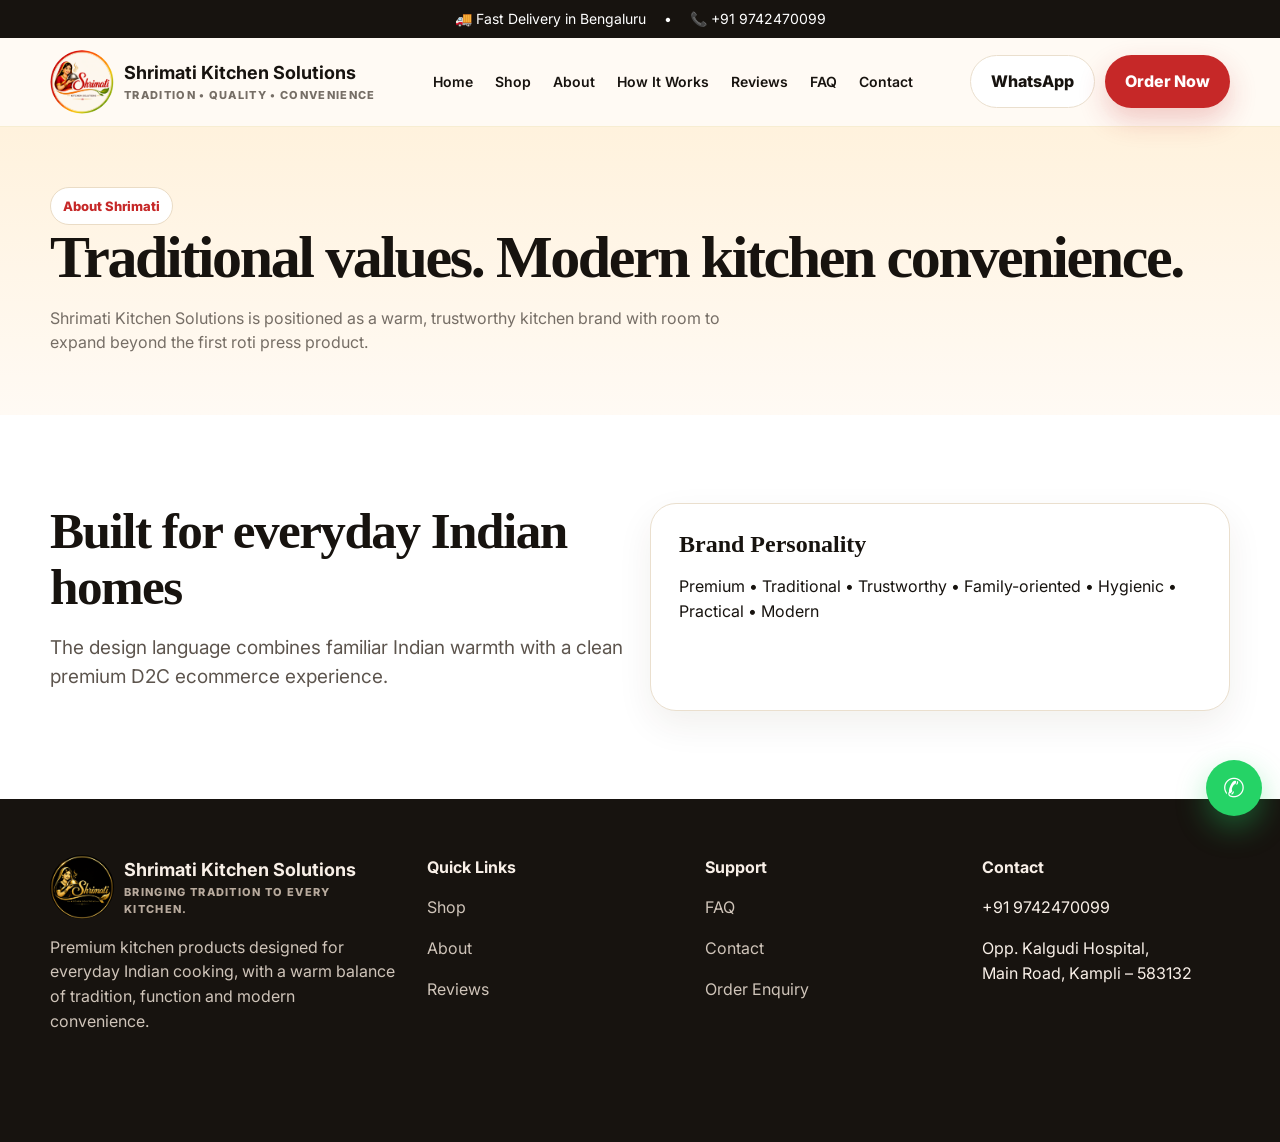
==== about.html @ 9145f586 "Add files via upload" ====
<!doctype html><html lang='en'><head><title>About | Shrimati Kitchen Solutions</title>
<meta charset="utf-8">
<meta name="viewport" content="width=device-width,initial-scale=1">
<link rel="preconnect" href="https://fonts.googleapis.com">
<link rel="preconnect" href="https://fonts.gstatic.com" crossorigin>
<link href="https://fonts.googleapis.com/css2?family=Inter:wght@400;500;600;700;800;900&display=swap" rel="stylesheet">
<link rel="stylesheet" href="styles.css">
</head><body>
<div class="topbar"><div class="container">🚚 Fast Delivery in Bengaluru <span>•</span> 📞 +91 9742470099</div></div>
<nav class="nav">
  <div class="container nav-inner">
    <a class="brand" href="index.html">
      <img src="assets/shrimati-logo.png" alt="Shrimati Kitchen Solutions logo">
      <div class="brand-text"><strong>Shrimati Kitchen Solutions</strong><span>Tradition • Quality • Convenience</span></div>
    </a>
    <button class="menu-btn" aria-label="Open menu">☰</button>
    <div class="nav-links">
      <a href="index.html">Home</a>
      <a href="shop.html">Shop</a>
      <a href="about.html">About</a>
      <a href="how-it-works.html">How It Works</a>
      <a href="reviews.html">Reviews</a>
      <a href="faq.html">FAQ</a>
      <a href="contact.html">Contact</a>
    </div>
    <div class="nav-actions">
      <a class="btn btn-outline" href="#" data-wa>WhatsApp</a>
      <a class="btn btn-primary" href="roti-press-offer.html">Order Now</a>
    </div>
  </div>
</nav>

<section class="page-hero"><div class="container"><span class="eyebrow">About Shrimati</span><h1 style="font-size:60px">Traditional values. Modern kitchen convenience.</h1><p>Shrimati Kitchen Solutions is positioned as a warm, trustworthy kitchen brand with room to expand beyond the first roti press product.</p></div></section>
<section class="section alt"><div class="container mini-grid">
<div><h2>Built for everyday Indian homes</h2><p class="lead">The design language combines familiar Indian warmth with a clean premium D2C ecommerce experience.</p></div>
<div class="order-card"><h3>Brand Personality</h3><p>Premium • Traditional • Trustworthy • Family-oriented • Hygienic • Practical • Modern</p></div>
</div></section>

<footer class="footer">
  <div class="container footer-grid">
    <div>
      <div class="brand">
        <img src="assets/gold-logo.png" alt="Shrimati gold logo">
        <div class="brand-text"><strong>Shrimati Kitchen Solutions</strong><span style="color:#b8aa9d">Bringing Tradition to Every Kitchen.</span></div>
      </div>
      <p style="color:#cfc4b9;max-width:400px">Premium kitchen products designed for everyday Indian cooking, with a warm balance of tradition, function and modern convenience.</p>
    </div>
    <div><h4>Quick Links</h4><p><a href="shop.html">Shop</a></p><p><a href="about.html">About</a></p><p><a href="reviews.html">Reviews</a></p></div>
    <div><h4>Support</h4><p><a href="faq.html">FAQ</a></p><p><a href="contact.html">Contact</a></p><p><a href="roti-press-offer.html">Order Enquiry</a></p></div>
    <div><h4>Contact</h4><p>+91 9742470099</p><p>Opp. Kalgudi Hospital,<br>Main Road, Kampli – 583132</p></div>
  </div>
</footer>
<a class="floating-wa" href="#" data-wa aria-label="WhatsApp">✆</a>
<div class="mobile-bar"><a class="btn btn-primary" href="roti-press-offer.html">ORDER NOW</a><a class="btn btn-gold" href="#" data-wa>WHATSAPP</a></div>
<script src="script.js"></script>
</body></html>
---- styles.css ----
:root{
  --red:#C62828;
  --red-dark:#9f1f1f;
  --gold:#D4AF37;
  --gold-rich:#F8D568;
  --green:#2E7D32;
  --cream:#FFF8EC;
  --ink:#17130f;
  --muted:#766e66;
  --white:#fff;
  --line:#eadfce;
  --shadow:0 18px 48px rgba(62,34,10,.12);
  --radius:26px;
}
*{box-sizing:border-box}
html{scroll-behavior:smooth}
body{margin:0;font-family:Inter,system-ui,-apple-system,BlinkMacSystemFont,"Segoe UI",sans-serif;color:var(--ink);background:#fffaf4;line-height:1.55}
img{max-width:100%;display:block}
a{text-decoration:none;color:inherit}
button,input,textarea,select{font:inherit}
.container{width:min(1180px,calc(100% - 32px));margin:auto}
.topbar{background:#17130f;color:white;font-size:14px}
.topbar .container{display:flex;align-items:center;justify-content:center;gap:18px;padding:8px 0}
.nav{position:sticky;top:0;z-index:50;background:rgba(255,250,244,.94);backdrop-filter:blur(14px);border-bottom:1px solid rgba(212,175,55,.18)}
.nav-inner{display:flex;align-items:center;justify-content:space-between;gap:24px;padding:12px 0}
.brand{display:flex;align-items:center;gap:10px;font-weight:800}
.brand img{width:64px;height:64px;border-radius:50%;object-fit:cover}
.brand-text strong{display:block;font-size:18px}
.brand-text span{display:block;font-size:11px;color:var(--muted);letter-spacing:.12em;text-transform:uppercase}
.nav-links{display:flex;gap:22px;align-items:center;font-weight:600;font-size:14px}
.nav-actions{display:flex;gap:10px}
.btn{display:inline-flex;align-items:center;justify-content:center;gap:8px;border:0;border-radius:999px;padding:13px 20px;font-weight:800;cursor:pointer;transition:.22s ease}
.btn:hover{transform:translateY(-2px)}
.btn-primary{background:var(--red);color:white;box-shadow:0 12px 28px rgba(198,40,40,.24)}
.btn-gold{background:linear-gradient(135deg,var(--gold-rich),var(--gold));color:#2a1a00}
.btn-outline{border:1px solid var(--line);background:white;color:var(--ink)}
.hero{padding:70px 0 46px;background:
radial-gradient(circle at 85% 15%,rgba(212,175,55,.22),transparent 32%),
linear-gradient(180deg,#fff9ef 0%,#fffaf4 100%)}
.hero-grid{display:grid;grid-template-columns:1.08fr .92fr;gap:50px;align-items:center}
.eyebrow{display:inline-flex;align-items:center;gap:8px;padding:8px 12px;border-radius:999px;background:#fff;border:1px solid #eadcc6;color:var(--red);font-weight:800;font-size:13px}
h1,h2,h3{font-family:Georgia,"Times New Roman",serif;line-height:1.08;margin:0 0 16px}
h1{font-size:clamp(46px,6vw,82px);letter-spacing:-.04em}
h2{font-size:clamp(34px,4vw,56px);letter-spacing:-.03em}
h3{font-size:24px}
.lead{font-size:19px;color:#5d554e;max-width:670px}
.hero-cta{display:flex;gap:12px;flex-wrap:wrap;margin:28px 0 24px}
.trust-row{display:flex;flex-wrap:wrap;gap:12px}
.trust-chip{background:#fff;border:1px solid #eee1cc;border-radius:999px;padding:9px 13px;font-size:13px;font-weight:700}
.hero-card{background:white;border:1px solid #eadfce;border-radius:36px;padding:18px;box-shadow:var(--shadow);position:relative;overflow:hidden}
.hero-card:after{content:"";position:absolute;inset:auto -70px -70px auto;width:220px;height:220px;border-radius:50%;background:rgba(212,175,55,.16)}
.hero-card img{width:100%;border-radius:24px;aspect-ratio:4/5;object-fit:cover}
.badge-pop{position:absolute;left:34px;top:34px;background:var(--red);color:white;padding:10px 14px;border-radius:999px;font-weight:900;font-size:13px}
.section{padding:88px 0}
.section.alt{background:#fff}
.section-head{text-align:center;max-width:760px;margin:0 auto 42px}
.section-head p{color:var(--muted);font-size:17px}
.grid-3{display:grid;grid-template-columns:repeat(3,1fr);gap:20px}
.product-card,.feature-card,.review-card,.faq-card,.order-card{background:white;border:1px solid var(--line);border-radius:var(--radius);box-shadow:0 14px 36px rgba(59,38,17,.07)}
.product-card{overflow:hidden;position:relative}
.product-image{height:280px;background:linear-gradient(160deg,#fff4e2,#f3dfba);display:grid;place-items:center;padding:18px}
.product-image img{height:100%;width:100%;object-fit:cover;border-radius:18px}
.product-body{padding:22px}
.product-meta{display:flex;justify-content:space-between;align-items:center;gap:10px}
.price{font-weight:900;font-size:24px;color:var(--red)}
.tag{font-size:12px;font-weight:900;padding:7px 10px;border-radius:999px;background:#f9efce;color:#664a08}
.features{display:grid;grid-template-columns:repeat(4,1fr);gap:16px}
.feature-card{padding:24px;text-align:center}
.feature-icon{width:52px;height:52px;border-radius:16px;background:#fff1d8;display:grid;place-items:center;margin:0 auto 14px;font-size:24px}
.food-grid{display:grid;grid-template-columns:repeat(3,1fr);gap:18px}
.food-card{min-height:240px;border-radius:26px;position:relative;overflow:hidden;background:linear-gradient(145deg,#6b2b1d,#2b1a14);color:white;padding:24px;display:flex;flex-direction:column;justify-content:end}
.food-card:before{content:"";position:absolute;inset:0;background:radial-gradient(circle at top right,rgba(248,213,104,.26),transparent 40%)}
.food-card *{position:relative}
.steps{display:grid;grid-template-columns:repeat(4,1fr);gap:16px}
.step{background:#fff;border:1px solid var(--line);border-radius:24px;padding:24px}
.step-num{width:44px;height:44px;border-radius:50%;background:var(--red);color:white;display:grid;place-items:center;font-weight:900;margin-bottom:18px}
.offer{background:linear-gradient(135deg,#8f1518,#c62828 55%,#7a1719);color:white;border-radius:34px;padding:44px;display:grid;grid-template-columns:1.1fr .9fr;gap:28px;align-items:center;box-shadow:0 24px 60px rgba(126,24,27,.25)}
.offer h2{color:#fff}
.offer p{color:#ffe9e9}
.offer .btn-gold{justify-self:start}
.reviews{display:grid;grid-template-columns:repeat(3,1fr);gap:18px}
.review-card{padding:24px}
.stars{color:#d29b00;letter-spacing:2px}
.faq{max-width:880px;margin:auto;display:grid;gap:12px}
.faq-item{border:1px solid var(--line);border-radius:18px;background:white;overflow:hidden}
.faq-q{width:100%;padding:20px 22px;background:white;border:0;display:flex;justify-content:space-between;font-weight:800;cursor:pointer;text-align:left}
.faq-a{display:none;padding:0 22px 20px;color:var(--muted)}
.faq-item.open .faq-a{display:block}
.order-wrap{display:grid;grid-template-columns:.9fr 1.1fr;gap:28px}
.order-card{padding:28px}
.form-grid{display:grid;grid-template-columns:1fr 1fr;gap:14px}
.field{display:grid;gap:7px}
.field.full{grid-column:1/-1}
label{font-weight:800;font-size:13px}
input,select,textarea{width:100%;padding:14px 15px;border:1px solid #ddcfbc;border-radius:14px;background:#fffdf9;outline:none}
input:focus,select:focus,textarea:focus{border-color:var(--gold)}
.footer{background:#17130f;color:#f8efe7;padding:56px 0 92px}
.footer-grid{display:grid;grid-template-columns:1.4fr repeat(3,1fr);gap:30px}
.footer a{color:#cfc4b9}
.footer h4{margin:0 0 14px}
.floating-wa{position:fixed;right:18px;bottom:84px;width:56px;height:56px;border-radius:50%;background:#25D366;color:white;display:grid;place-items:center;font-size:26px;z-index:60;box-shadow:0 12px 30px rgba(37,211,102,.36)}
.mobile-bar{display:none;position:fixed;bottom:0;left:0;right:0;background:white;border-top:1px solid var(--line);z-index:55;padding:10px;gap:8px}
.mobile-bar .btn{flex:1;padding:12px}
.menu-btn{display:none;border:0;background:white;font-size:24px}
.page-hero{padding:60px 0 44px;background:linear-gradient(180deg,#fff2dd,#fffaf4)}
.page-hero p{max-width:720px;color:var(--muted)}
.mini-grid{display:grid;grid-template-columns:1fr 1fr;gap:20px}
.gallery-grid{columns:3 260px;column-gap:16px}
.gallery-grid img{margin:0 0 16px;border-radius:20px;width:100%}
.notice{padding:12px 14px;border-radius:14px;background:#fff0cf;border:1px solid #edd79a;font-size:13px}
@media(max-width:980px){
  .hero-grid,.offer,.order-wrap,.mini-grid{grid-template-columns:1fr}
  .grid-3,.reviews{grid-template-columns:1fr 1fr}
  .features,.steps{grid-template-columns:1fr 1fr}
  .nav-links{display:none;position:absolute;top:78px;left:16px;right:16px;background:white;border:1px solid var(--line);border-radius:22px;padding:18px;box-shadow:var(--shadow);flex-direction:column;align-items:flex-start}
  .nav-links.show{display:flex}
  .menu-btn{display:block}
}
@media(max-width:640px){
  .container{width:min(100% - 22px,1180px)}
  .topbar{font-size:12px}
  .brand img{width:52px;height:52px}
  .brand-text span{display:none}
  .nav-actions .btn{display:none}
  .hero{padding-top:42px}
  h1{font-size:46px}
  .hero-grid{gap:26px}
  .hero-card{border-radius:24px}
  .grid-3,.reviews,.features,.steps,.food-grid,.form-grid{grid-template-columns:1fr}
  .section{padding:64px 0}
  .offer{padding:28px}
  .footer-grid{grid-template-columns:1fr 1fr}
  .mobile-bar{display:flex}
  body{padding-bottom:72px}
  .floating-wa{bottom:88px}
}

/* ---------- Motion System ---------- */
@keyframes fadeUp {
  from { opacity: 0; transform: translateY(24px); }
  to { opacity: 1; transform: translateY(0); }
}
@keyframes fadeIn {
  from { opacity: 0; }
  to { opacity: 1; }
}
@keyframes floatSoft {
  0%,100% { transform: translateY(0); }
  50% { transform: translateY(-8px); }
}
@keyframes pulseSoft {
  0%,100% { box-shadow: 0 0 0 0 rgba(198,40,40,.18); }
  50% { box-shadow: 0 0 0 10px rgba(198,40,40,0); }
}
.reveal {
  opacity: 0;
  transform: translateY(22px);
  transition: opacity .7s ease, transform .7s ease;
}
.reveal.is-visible {
  opacity: 1;
  transform: translateY(0);
}
.hero .eyebrow,
.hero h1,
.hero .lead,
.hero .hero-cta,
.hero .trust-row {
  animation: fadeUp .7s ease both;
}
.hero h1 { animation-delay: .08s; }
.hero .lead { animation-delay: .16s; }
.hero .hero-cta { animation-delay: .24s; }
.hero .trust-row { animation-delay: .32s; }
.hero-card { animation: fadeIn .9s ease .18s both; }
.hero-card img { animation: floatSoft 5.8s ease-in-out infinite; }
.btn-primary { animation: pulseSoft 3.4s ease-in-out infinite; }
.product-card,
.feature-card,
.review-card,
.step,
.food-card {
  transition: transform .25s ease, box-shadow .25s ease, border-color .25s ease;
}
.product-card:hover,
.feature-card:hover,
.review-card:hover,
.step:hover,
.food-card:hover {
  transform: translateY(-6px);
  box-shadow: 0 18px 44px rgba(59,38,17,.12);
}
.product-card:hover .product-image img { transform: scale(1.035); }
.product-image img { transition: transform .35s ease; }
.floating-wa { animation: floatSoft 3.2s ease-in-out infinite; }
.nav { transition: box-shadow .25s ease, background .25s ease; }
.nav.scrolled { box-shadow: 0 10px 30px rgba(23,19,15,.08); }

@media (prefers-reduced-motion: reduce) {
  *,
  *::before,
  *::after {
    animation-duration: .01ms !important;
    animation-iteration-count: 1 !important;
    transition-duration: .01ms !important;
    scroll-behavior: auto !important;
  }
}
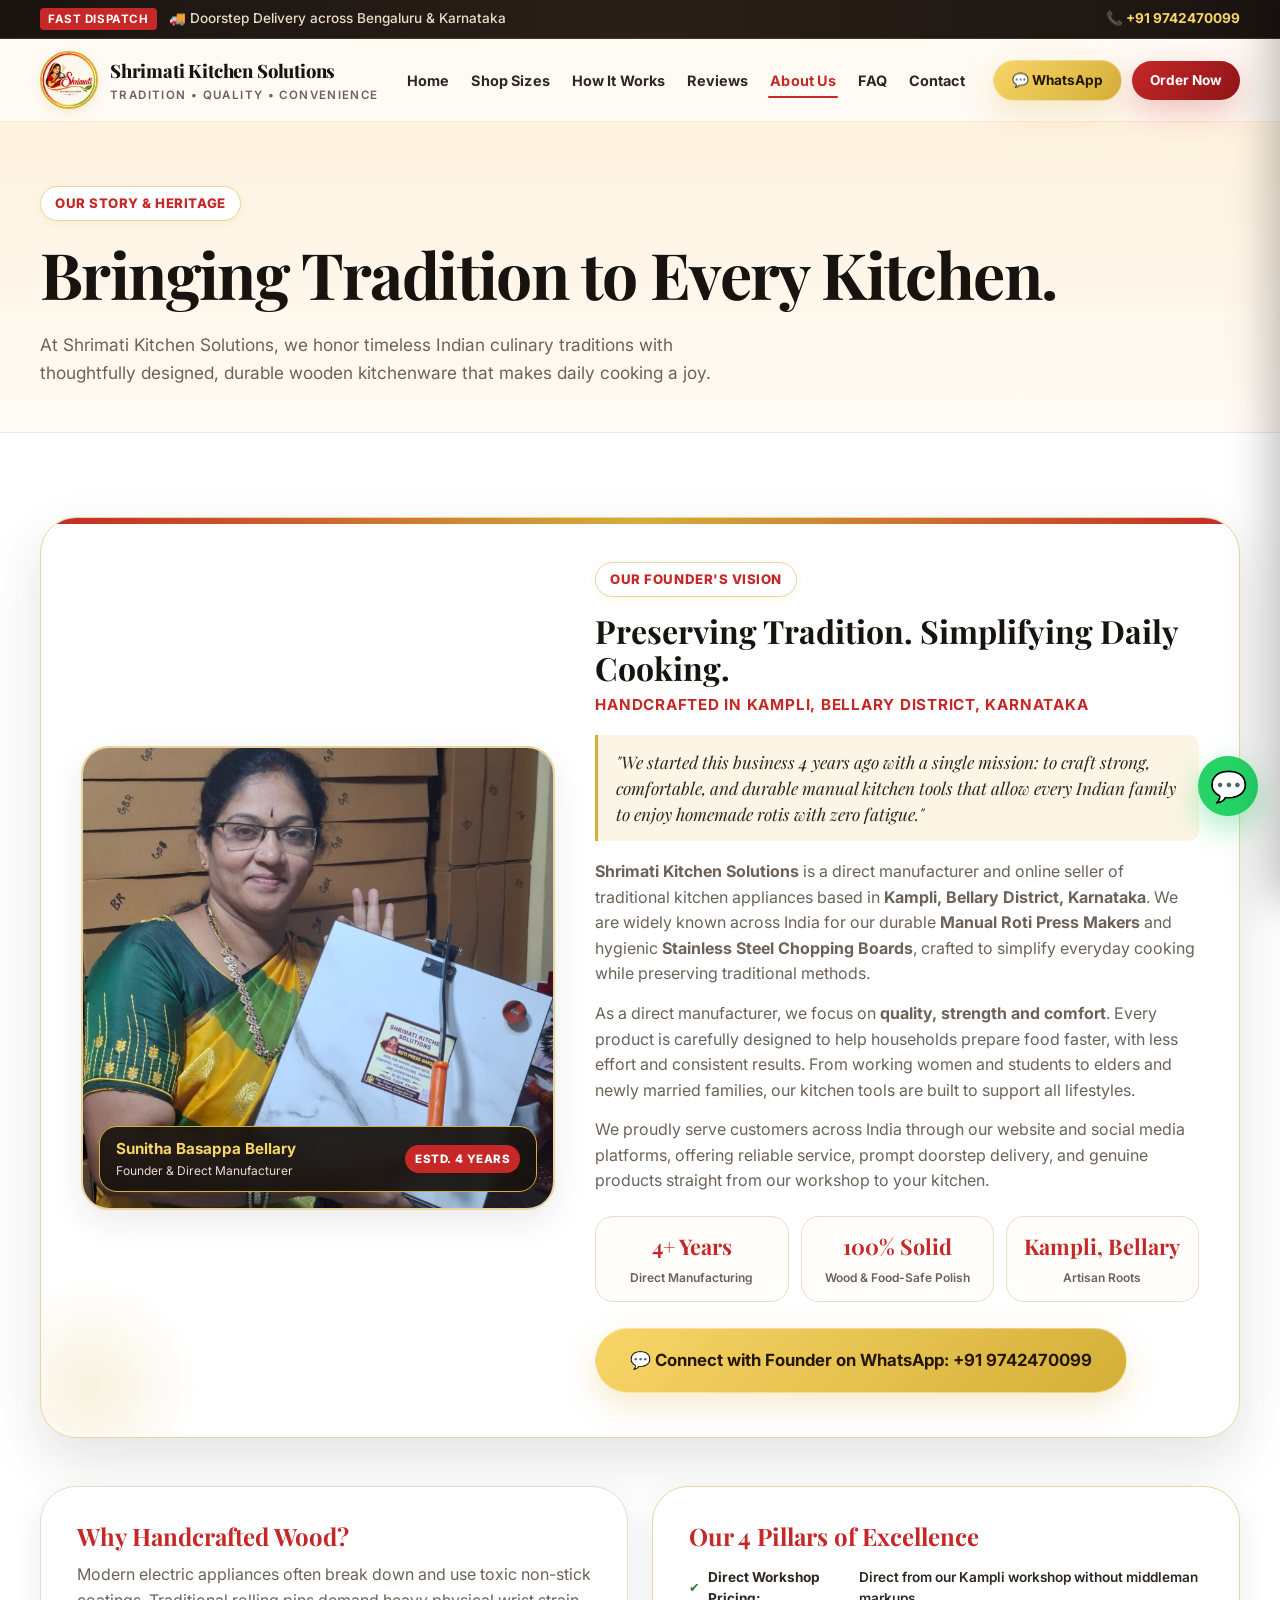
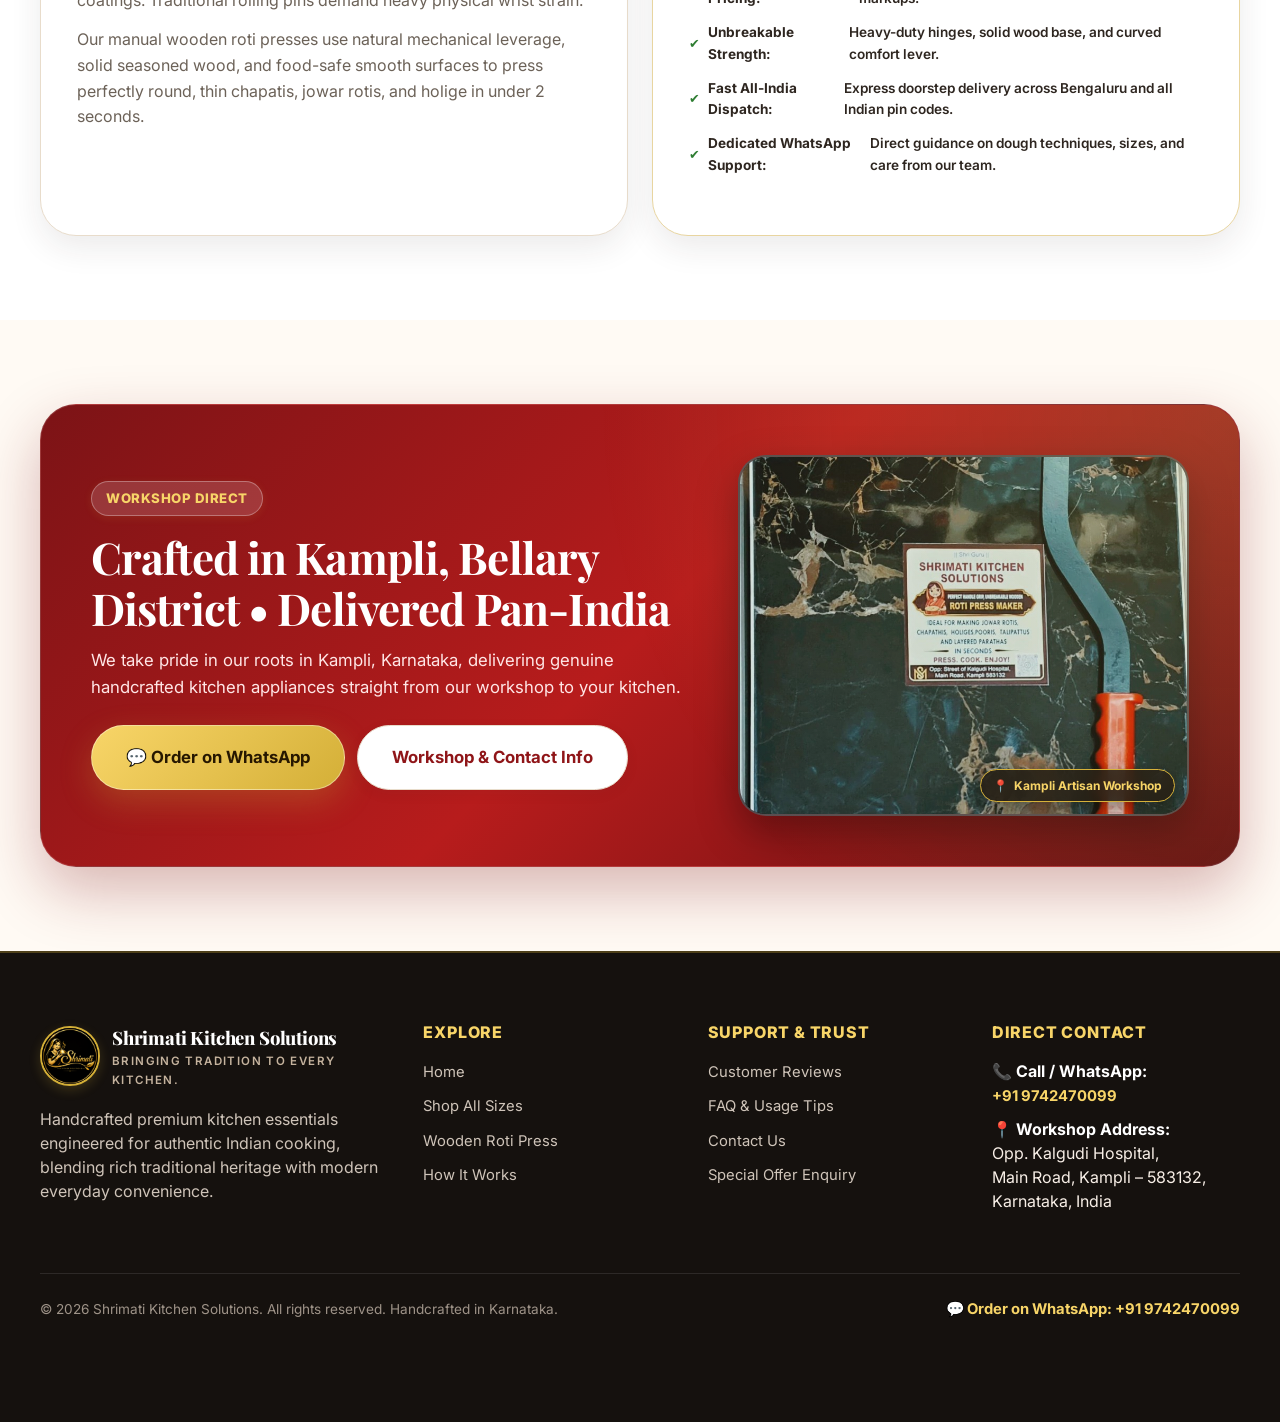
==== commit 37c982b9: "Add files via upload" ====
--- a/about.html
+++ b/about.html
@@ -1,56 +1,276 @@
-<!doctype html><html lang='en'><head><title>About | Shrimati Kitchen Solutions</title>
-<meta charset="utf-8">
-<meta name="viewport" content="width=device-width,initial-scale=1">
-<link rel="preconnect" href="https://fonts.googleapis.com">
-<link rel="preconnect" href="https://fonts.gstatic.com" crossorigin>
-<link href="https://fonts.googleapis.com/css2?family=Inter:wght@400;500;600;700;800;900&display=swap" rel="stylesheet">
-<link rel="stylesheet" href="styles.css">
-</head><body>
-<div class="topbar"><div class="container">🚚 Fast Delivery in Bengaluru <span>•</span> 📞 +91 9742470099</div></div>
-<nav class="nav">
-  <div class="container nav-inner">
-    <a class="brand" href="index.html">
-      <img src="assets/shrimati-logo.png" alt="Shrimati Kitchen Solutions logo">
-      <div class="brand-text"><strong>Shrimati Kitchen Solutions</strong><span>Tradition • Quality • Convenience</span></div>
+<!DOCTYPE html>
+<html lang="en">
+<head>
+  <meta charset="utf-8">
+  <meta name="viewport" content="width=device-width, initial-scale=1">
+  <title>About Us | Shrimati Kitchen Solutions Karnataka</title>
+  <meta name="description" content="Learn about Shrimati Kitchen Solutions. Handcrafted solid wooden kitchen essentials bringing traditional Indian cooking wisdom to modern homes. Contact: +91 9742470099.">
+  <meta name="keywords" content="About Shrimati Kitchen Solutions, Wooden Roti Press Makers Karnataka, Traditional Kitchenware Bengaluru">
+  <link rel="canonical" href="https://shrimati-kitchen.vercel.app/about.html">
+
+  <!-- Open Graph -->
+  <meta property="og:type" content="website">
+  <meta property="og:title" content="About Shrimati Kitchen Solutions | Bringing Tradition to Every Kitchen">
+  <meta property="og:description" content="Handcrafted solid wood kitchen essentials engineered for authentic Indian cooking. Bengaluru doorstep delivery.">
+  <meta property="og:image" content="assets/roti-press-hero.png">
+  <meta property="og:url" content="https://shrimati-kitchen.vercel.app/about.html">
+
+  <!-- Fonts & Styles -->
+  <link rel="preconnect" href="https://fonts.googleapis.com">
+  <link rel="preconnect" href="https://fonts.gstatic.com" crossorigin>
+  <link href="https://fonts.googleapis.com/css2?family=Inter:wght@400;500;600;700;800;900&family=Playfair+Display:ital,wght@0,600;0,700;0,800;1,600&display=swap" rel="stylesheet">
+  <link rel="stylesheet" href="styles.css">
+</head>
+<body>
+
+  <!-- Top Announcement Bar -->
+  <div class="topbar">
+    <div class="container">
+      <div class="topbar-msg">
+        <span class="topbar-badge">FAST DISPATCH</span>
+        <span>🚚 Doorstep Delivery across Bengaluru & Karnataka</span>
+      </div>
+      <a href="tel:+919742470099" class="topbar-phone">📞 +91 9742470099</a>
+    </div>
+  </div>
+
+  <!-- Navigation Header -->
+  <nav class="nav">
+    <div class="container nav-inner">
+      <a class="brand" href="index.html">
+        <img src="assets/shrimati-logo.png" alt="Shrimati Kitchen Solutions Logo" width="58" height="58">
+        <div class="brand-text">
+          <strong>Shrimati Kitchen Solutions</strong>
+          <span>Tradition • Quality • Convenience</span>
+        </div>
+      </a>
+
+      <div class="nav-links">
+        <a href="index.html" class="nav-link">Home</a>
+        <a href="shop.html" class="nav-link">Shop Sizes</a>
+        <a href="how-it-works.html" class="nav-link">How It Works</a>
+        <a href="reviews.html" class="nav-link">Reviews</a>
+        <a href="about.html" class="nav-link active">About Us</a>
+        <a href="faq.html" class="nav-link">FAQ</a>
+        <a href="contact.html" class="nav-link">Contact</a>
+      </div>
+
+      <div class="nav-actions">
+        <a class="btn btn-gold btn-sm" href="#" data-wa data-wa-source="about_nav_wa">💬 WhatsApp</a>
+        <a class="btn btn-primary btn-sm" href="roti-press-offer.html">Order Now</a>
+      </div>
+
+      <button class="menu-btn" aria-label="Open navigation menu">☰</button>
+    </div>
+  </nav>
+
+  <!-- Mobile Drawer Menu -->
+  <div class="mobile-nav-overlay"></div>
+  <aside class="mobile-nav-drawer" aria-label="Mobile Navigation">
+    <div class="mobile-nav-header">
+      <div class="brand">
+        <img src="assets/shrimati-logo.png" alt="Shrimati Logo" width="46" height="46">
+        <div class="brand-text">
+          <strong style="font-size:1rem">Shrimati</strong>
+          <span style="font-size:0.65rem">Kitchen Solutions</span>
+        </div>
+      </div>
+      <button class="mobile-nav-close" aria-label="Close menu">&times;</button>
+    </div>
+    <div class="mobile-nav-links">
+      <a href="index.html" class="mobile-nav-link">Home <span>→</span></a>
+      <a href="shop.html" class="mobile-nav-link">Shop Sizes <span>→</span></a>
+      <a href="product.html" class="mobile-nav-link">Product Details <span>→</span></a>
+      <a href="how-it-works.html" class="mobile-nav-link">How It Works <span>→</span></a>
+      <a href="reviews.html" class="mobile-nav-link">Customer Reviews <span>→</span></a>
+      <a href="faq.html" class="mobile-nav-link">FAQ <span>→</span></a>
+      <a href="about.html" class="mobile-nav-link active">About Shrimati <span>→</span></a>
+      <a href="contact.html" class="mobile-nav-link">Contact Us <span>→</span></a>
+    </div>
+    <div class="mobile-nav-actions">
+      <a class="btn btn-gold btn-block" href="#" data-wa data-wa-source="mobile_menu_wa">💬 ORDER ON WHATSAPP</a>
+      <a class="btn btn-primary btn-block" href="roti-press-offer.html">🔥 VIEW SPECIAL OFFER</a>
+    </div>
+  </aside>
+
+  <!-- Page Header -->
+  <section class="page-hero">
+    <div class="container">
+      <span class="eyebrow">Our Story & Heritage</span>
+      <h1>Bringing Tradition to Every Kitchen.</h1>
+      <p class="lead">At Shrimati Kitchen Solutions, we honor timeless Indian culinary traditions with thoughtfully designed, durable wooden kitchenware that makes daily cooking a joy.</p>
+    </div>
+  </section>
+
+  <!-- Founder & Artisan Craftsmanship Section -->
+  <section class="section alt">
+    <div class="container">
+      <div class="founder-card" style="margin-bottom:48px">
+        <div class="founder-img-box">
+          <img src="assets/sunitha-bellary-founder.png" alt="Sunitha Basappa Bellary - Founder of Shrimati Kitchen Solutions" width="520" height="600">
+          <div class="founder-badge-floating">
+            <div>
+              <strong>Sunitha Basappa Bellary</strong>
+              <div style="font-size:0.75rem;color:#EBDCCB">Founder & Direct Manufacturer</div>
+            </div>
+            <span class="tag" style="background:var(--red);color:#FFF;border:none">ESTD. 4 YEARS</span>
+          </div>
+        </div>
+
+        <div class="founder-content">
+          <span class="eyebrow">Our Founder's Vision</span>
+          <h3>Preserving Tradition. Simplifying Daily Cooking.</h3>
+          <span class="founder-subtitle">Handcrafted in Kampli, Bellary District, Karnataka</span>
+
+          <div class="founder-quote">
+            "We started this business 4 years ago with a single mission: to craft strong, comfortable, and durable manual kitchen tools that allow every Indian family to enjoy homemade rotis with zero fatigue."
+          </div>
+
+          <p style="color:var(--muted);margin-bottom:14px">
+            <strong>Shrimati Kitchen Solutions</strong> is a direct manufacturer and online seller of traditional kitchen appliances based in <strong>Kampli, Bellary District, Karnataka</strong>. We are widely known across India for our durable <strong>Manual Roti Press Makers</strong> and hygienic <strong>Stainless Steel Chopping Boards</strong>, crafted to simplify everyday cooking while preserving traditional methods.
+          </p>
+
+          <p style="color:var(--muted);margin-bottom:14px">
+            As a direct manufacturer, we focus on <strong>quality, strength and comfort</strong>. Every product is carefully designed to help households prepare food faster, with less effort and consistent results. From working women and students to elders and newly married families, our kitchen tools are built to support all lifestyles.
+          </p>
+
+          <p style="color:var(--muted);margin-bottom:20px">
+            We proudly serve customers across India through our website and social media platforms, offering reliable service, prompt doorstep delivery, and genuine products straight from our workshop to your kitchen.
+          </p>
+
+          <div class="founder-stats-row">
+            <div class="founder-stat-item">
+              <strong>4+ Years</strong>
+              <span>Direct Manufacturing</span>
+            </div>
+            <div class="founder-stat-item">
+              <strong>100% Solid</strong>
+              <span>Wood & Food-Safe Polish</span>
+            </div>
+            <div class="founder-stat-item">
+              <strong>Kampli, Bellary</strong>
+              <span>Artisan Roots</span>
+            </div>
+          </div>
+
+          <a class="btn btn-gold btn-lg" href="#" data-wa data-wa-source="about_founder_cta">
+            💬 Connect with Founder on WhatsApp: +91 9742470099
+          </a>
+        </div>
+      </div>
+
+      <!-- 4 Pillars of Excellence -->
+      <div class="mini-grid">
+        <div class="order-card">
+          <h3 style="color:var(--red)">Why Handcrafted Wood?</h3>
+          <p class="lead" style="font-size:1rem;margin-bottom:14px">
+            Modern electric appliances often break down and use toxic non-stick coatings. Traditional rolling pins demand heavy physical wrist strain.
+          </p>
+          <p style="color:var(--muted)">
+            Our manual wooden roti presses use natural mechanical leverage, solid seasoned wood, and food-safe smooth surfaces to press perfectly round, thin chapatis, jowar rotis, and holige in under 2 seconds.
+          </p>
+        </div>
+
+        <div class="order-card" style="border-color:var(--gold-border)">
+          <h3 style="color:var(--red)">Our 4 Pillars of Excellence</h3>
+          <ul class="product-features-list" style="margin-top:16px;gap:12px">
+            <li><strong>Direct Workshop Pricing:</strong> Direct from our Kampli workshop without middleman markups.</li>
+            <li><strong>Unbreakable Strength:</strong> Heavy-duty hinges, solid wood base, and curved comfort lever.</li>
+            <li><strong>Fast All-India Dispatch:</strong> Express doorstep delivery across Bengaluru and all Indian pin codes.</li>
+            <li><strong>Dedicated WhatsApp Support:</strong> Direct guidance on dough techniques, sizes, and care from our team.</li>
+          </ul>
+        </div>
+      </div>
+    </div>
+  </section>
+
+  <!-- Workshop & Location Information -->
+  <section class="section">
+    <div class="container">
+      <div class="offer">
+        <div>
+          <span class="eyebrow eyebrow-dark">Workshop Direct</span>
+          <h2>Crafted in Kampli, Bellary District • Delivered Pan-India</h2>
+          <p>We take pride in our roots in Kampli, Karnataka, delivering genuine handcrafted kitchen appliances straight from our workshop to your kitchen.</p>
+          <div style="display:flex;gap:12px;flex-wrap:wrap">
+            <a class="btn btn-gold btn-lg" href="#" data-wa data-wa-source="about_page_wa">💬 Order on WhatsApp</a>
+            <a class="btn btn-outline btn-lg" href="contact.html" style="background:#FFF;color:#8F1518">Workshop & Contact Info</a>
+          </div>
+        </div>
+        <div class="offer-img-wrap">
+          <img src="assets/roti-press-12inch.jpg" alt="Shrimati Kitchen Solutions 12-Inch Wooden Roti Press Maker" loading="lazy">
+          <div class="offer-img-seal">
+            <span>📍</span> Kampli Artisan Workshop
+          </div>
+        </div>
+      </div>
+    </div>
+  </section>
+
+  <!-- Footer -->
+  <footer class="footer">
+    <div class="container footer-grid">
+      <div>
+        <a class="brand" href="index.html" style="margin-bottom:18px">
+          <img src="assets/gold-logo.png" alt="Shrimati Gold Logo" width="60" height="60">
+          <div class="brand-text">
+            <strong>Shrimati Kitchen Solutions</strong>
+            <span style="color:#C5B39E">Bringing Tradition to Every Kitchen.</span>
+          </div>
+        </a>
+        <p style="color:#CFC4B9;max-width:380px">Handcrafted premium kitchen essentials engineered for authentic Indian cooking, blending rich traditional heritage with modern everyday convenience.</p>
+      </div>
+
+      <div>
+        <h4>Explore</h4>
+        <p><a href="index.html">Home</a></p>
+        <p><a href="shop.html">Shop All Sizes</a></p>
+        <p><a href="product.html">Wooden Roti Press</a></p>
+        <p><a href="how-it-works.html">How It Works</a></p>
+      </div>
+
+      <div>
+        <h4>Support & Trust</h4>
+        <p><a href="reviews.html">Customer Reviews</a></p>
+        <p><a href="faq.html">FAQ & Usage Tips</a></p>
+        <p><a href="contact.html">Contact Us</a></p>
+        <p><a href="roti-press-offer.html">Special Offer Enquiry</a></p>
+      </div>
+
+      <div>
+        <h4>Direct Contact</h4>
+        <p><strong style="color:#FFF">📞 Call / WhatsApp:</strong><br><a href="tel:+919742470099" style="color:var(--gold-rich);font-weight:700">+91 9742470099</a></p>
+        <p><strong style="color:#FFF">📍 Workshop Address:</strong><br>Opp. Kalgudi Hospital,<br>Main Road, Kampli – 583132,<br>Karnataka, India</p>
+      </div>
+    </div>
+
+    <div class="container footer-bottom">
+      <div>&copy; 2026 Shrimati Kitchen Solutions. All rights reserved. Handcrafted in Karnataka.</div>
+      <div>
+        <a href="#" data-wa data-wa-source="footer_wa" style="color:var(--gold-rich);font-weight:700">💬 Order on WhatsApp: +91 9742470099</a>
+      </div>
+    </div>
+  </footer>
+
+  <!-- Floating WhatsApp Action Button -->
+  <a class="floating-wa" href="#" data-wa data-wa-source="floating_button" aria-label="Order on WhatsApp">
+    <span>💬</span>
+    <span class="floating-wa-tooltip">Order / Enquire on WhatsApp</span>
+  </a>
+
+  <!-- Mobile Sticky Bottom Bar (Call, WhatsApp, Instagram) -->
+  <div class="mobile-bar">
+    <a class="mobile-bar-btn call" href="tel:+919742470099" aria-label="Call Shrimati Kitchen Solutions">
+      <span>📞</span> Call
     </a>
-    <button class="menu-btn" aria-label="Open menu">☰</button>
-    <div class="nav-links">
-      <a href="index.html">Home</a>
-      <a href="shop.html">Shop</a>
-      <a href="about.html">About</a>
-      <a href="how-it-works.html">How It Works</a>
-      <a href="reviews.html">Reviews</a>
-      <a href="faq.html">FAQ</a>
-      <a href="contact.html">Contact</a>
-    </div>
-    <div class="nav-actions">
-      <a class="btn btn-outline" href="#" data-wa>WhatsApp</a>
-      <a class="btn btn-primary" href="roti-press-offer.html">Order Now</a>
-    </div>
+    <a class="mobile-bar-btn whatsapp" href="#" data-wa data-wa-source="mobile_sticky_wa" aria-label="Order on WhatsApp">
+      <span>💬</span> WhatsApp
+    </a>
+    <a class="mobile-bar-btn instagram" href="https://www.instagram.com/shrimatikitchensolutions/" target="_blank" rel="noopener noreferrer" aria-label="Follow Shrimati on Instagram">
+      <span>📸</span> Insta
+    </a>
   </div>
-</nav>
-
-<section class="page-hero"><div class="container"><span class="eyebrow">About Shrimati</span><h1 style="font-size:60px">Traditional values. Modern kitchen convenience.</h1><p>Shrimati Kitchen Solutions is positioned as a warm, trustworthy kitchen brand with room to expand beyond the first roti press product.</p></div></section>
-<section class="section alt"><div class="container mini-grid">
-<div><h2>Built for everyday Indian homes</h2><p class="lead">The design language combines familiar Indian warmth with a clean premium D2C ecommerce experience.</p></div>
-<div class="order-card"><h3>Brand Personality</h3><p>Premium • Traditional • Trustworthy • Family-oriented • Hygienic • Practical • Modern</p></div>
-</div></section>
-
-<footer class="footer">
-  <div class="container footer-grid">
-    <div>
-      <div class="brand">
-        <img src="assets/gold-logo.png" alt="Shrimati gold logo">
-        <div class="brand-text"><strong>Shrimati Kitchen Solutions</strong><span style="color:#b8aa9d">Bringing Tradition to Every Kitchen.</span></div>
-      </div>
-      <p style="color:#cfc4b9;max-width:400px">Premium kitchen products designed for everyday Indian cooking, with a warm balance of tradition, function and modern convenience.</p>
-    </div>
-    <div><h4>Quick Links</h4><p><a href="shop.html">Shop</a></p><p><a href="about.html">About</a></p><p><a href="reviews.html">Reviews</a></p></div>
-    <div><h4>Support</h4><p><a href="faq.html">FAQ</a></p><p><a href="contact.html">Contact</a></p><p><a href="roti-press-offer.html">Order Enquiry</a></p></div>
-    <div><h4>Contact</h4><p>+91 9742470099</p><p>Opp. Kalgudi Hospital,<br>Main Road, Kampli – 583132</p></div>
-  </div>
-</footer>
-<a class="floating-wa" href="#" data-wa aria-label="WhatsApp">✆</a>
-<div class="mobile-bar"><a class="btn btn-primary" href="roti-press-offer.html">ORDER NOW</a><a class="btn btn-gold" href="#" data-wa>WHATSAPP</a></div>
-<script src="script.js"></script>
-</body></html>+
+  <script src="script.js"></script>
+</body>
+</html>
--- a/styles.css
+++ b/styles.css
@@ -1,209 +1,2219 @@
-
-:root{
-  --red:#C62828;
-  --red-dark:#9f1f1f;
-  --gold:#D4AF37;
-  --gold-rich:#F8D568;
-  --green:#2E7D32;
-  --cream:#FFF8EC;
-  --ink:#17130f;
-  --muted:#766e66;
-  --white:#fff;
-  --line:#eadfce;
-  --shadow:0 18px 48px rgba(62,34,10,.12);
-  --radius:26px;
-}
-*{box-sizing:border-box}
-html{scroll-behavior:smooth}
-body{margin:0;font-family:Inter,system-ui,-apple-system,BlinkMacSystemFont,"Segoe UI",sans-serif;color:var(--ink);background:#fffaf4;line-height:1.55}
-img{max-width:100%;display:block}
-a{text-decoration:none;color:inherit}
-button,input,textarea,select{font:inherit}
-.container{width:min(1180px,calc(100% - 32px));margin:auto}
-.topbar{background:#17130f;color:white;font-size:14px}
-.topbar .container{display:flex;align-items:center;justify-content:center;gap:18px;padding:8px 0}
-.nav{position:sticky;top:0;z-index:50;background:rgba(255,250,244,.94);backdrop-filter:blur(14px);border-bottom:1px solid rgba(212,175,55,.18)}
-.nav-inner{display:flex;align-items:center;justify-content:space-between;gap:24px;padding:12px 0}
-.brand{display:flex;align-items:center;gap:10px;font-weight:800}
-.brand img{width:64px;height:64px;border-radius:50%;object-fit:cover}
-.brand-text strong{display:block;font-size:18px}
-.brand-text span{display:block;font-size:11px;color:var(--muted);letter-spacing:.12em;text-transform:uppercase}
-.nav-links{display:flex;gap:22px;align-items:center;font-weight:600;font-size:14px}
-.nav-actions{display:flex;gap:10px}
-.btn{display:inline-flex;align-items:center;justify-content:center;gap:8px;border:0;border-radius:999px;padding:13px 20px;font-weight:800;cursor:pointer;transition:.22s ease}
-.btn:hover{transform:translateY(-2px)}
-.btn-primary{background:var(--red);color:white;box-shadow:0 12px 28px rgba(198,40,40,.24)}
-.btn-gold{background:linear-gradient(135deg,var(--gold-rich),var(--gold));color:#2a1a00}
-.btn-outline{border:1px solid var(--line);background:white;color:var(--ink)}
-.hero{padding:70px 0 46px;background:
-radial-gradient(circle at 85% 15%,rgba(212,175,55,.22),transparent 32%),
-linear-gradient(180deg,#fff9ef 0%,#fffaf4 100%)}
-.hero-grid{display:grid;grid-template-columns:1.08fr .92fr;gap:50px;align-items:center}
-.eyebrow{display:inline-flex;align-items:center;gap:8px;padding:8px 12px;border-radius:999px;background:#fff;border:1px solid #eadcc6;color:var(--red);font-weight:800;font-size:13px}
-h1,h2,h3{font-family:Georgia,"Times New Roman",serif;line-height:1.08;margin:0 0 16px}
-h1{font-size:clamp(46px,6vw,82px);letter-spacing:-.04em}
-h2{font-size:clamp(34px,4vw,56px);letter-spacing:-.03em}
-h3{font-size:24px}
-.lead{font-size:19px;color:#5d554e;max-width:670px}
-.hero-cta{display:flex;gap:12px;flex-wrap:wrap;margin:28px 0 24px}
-.trust-row{display:flex;flex-wrap:wrap;gap:12px}
-.trust-chip{background:#fff;border:1px solid #eee1cc;border-radius:999px;padding:9px 13px;font-size:13px;font-weight:700}
-.hero-card{background:white;border:1px solid #eadfce;border-radius:36px;padding:18px;box-shadow:var(--shadow);position:relative;overflow:hidden}
-.hero-card:after{content:"";position:absolute;inset:auto -70px -70px auto;width:220px;height:220px;border-radius:50%;background:rgba(212,175,55,.16)}
-.hero-card img{width:100%;border-radius:24px;aspect-ratio:4/5;object-fit:cover}
-.badge-pop{position:absolute;left:34px;top:34px;background:var(--red);color:white;padding:10px 14px;border-radius:999px;font-weight:900;font-size:13px}
-.section{padding:88px 0}
-.section.alt{background:#fff}
-.section-head{text-align:center;max-width:760px;margin:0 auto 42px}
-.section-head p{color:var(--muted);font-size:17px}
-.grid-3{display:grid;grid-template-columns:repeat(3,1fr);gap:20px}
-.product-card,.feature-card,.review-card,.faq-card,.order-card{background:white;border:1px solid var(--line);border-radius:var(--radius);box-shadow:0 14px 36px rgba(59,38,17,.07)}
-.product-card{overflow:hidden;position:relative}
-.product-image{height:280px;background:linear-gradient(160deg,#fff4e2,#f3dfba);display:grid;place-items:center;padding:18px}
-.product-image img{height:100%;width:100%;object-fit:cover;border-radius:18px}
-.product-body{padding:22px}
-.product-meta{display:flex;justify-content:space-between;align-items:center;gap:10px}
-.price{font-weight:900;font-size:24px;color:var(--red)}
-.tag{font-size:12px;font-weight:900;padding:7px 10px;border-radius:999px;background:#f9efce;color:#664a08}
-.features{display:grid;grid-template-columns:repeat(4,1fr);gap:16px}
-.feature-card{padding:24px;text-align:center}
-.feature-icon{width:52px;height:52px;border-radius:16px;background:#fff1d8;display:grid;place-items:center;margin:0 auto 14px;font-size:24px}
-.food-grid{display:grid;grid-template-columns:repeat(3,1fr);gap:18px}
-.food-card{min-height:240px;border-radius:26px;position:relative;overflow:hidden;background:linear-gradient(145deg,#6b2b1d,#2b1a14);color:white;padding:24px;display:flex;flex-direction:column;justify-content:end}
-.food-card:before{content:"";position:absolute;inset:0;background:radial-gradient(circle at top right,rgba(248,213,104,.26),transparent 40%)}
-.food-card *{position:relative}
-.steps{display:grid;grid-template-columns:repeat(4,1fr);gap:16px}
-.step{background:#fff;border:1px solid var(--line);border-radius:24px;padding:24px}
-.step-num{width:44px;height:44px;border-radius:50%;background:var(--red);color:white;display:grid;place-items:center;font-weight:900;margin-bottom:18px}
-.offer{background:linear-gradient(135deg,#8f1518,#c62828 55%,#7a1719);color:white;border-radius:34px;padding:44px;display:grid;grid-template-columns:1.1fr .9fr;gap:28px;align-items:center;box-shadow:0 24px 60px rgba(126,24,27,.25)}
-.offer h2{color:#fff}
-.offer p{color:#ffe9e9}
-.offer .btn-gold{justify-self:start}
-.reviews{display:grid;grid-template-columns:repeat(3,1fr);gap:18px}
-.review-card{padding:24px}
-.stars{color:#d29b00;letter-spacing:2px}
-.faq{max-width:880px;margin:auto;display:grid;gap:12px}
-.faq-item{border:1px solid var(--line);border-radius:18px;background:white;overflow:hidden}
-.faq-q{width:100%;padding:20px 22px;background:white;border:0;display:flex;justify-content:space-between;font-weight:800;cursor:pointer;text-align:left}
-.faq-a{display:none;padding:0 22px 20px;color:var(--muted)}
-.faq-item.open .faq-a{display:block}
-.order-wrap{display:grid;grid-template-columns:.9fr 1.1fr;gap:28px}
-.order-card{padding:28px}
-.form-grid{display:grid;grid-template-columns:1fr 1fr;gap:14px}
-.field{display:grid;gap:7px}
-.field.full{grid-column:1/-1}
-label{font-weight:800;font-size:13px}
-input,select,textarea{width:100%;padding:14px 15px;border:1px solid #ddcfbc;border-radius:14px;background:#fffdf9;outline:none}
-input:focus,select:focus,textarea:focus{border-color:var(--gold)}
-.footer{background:#17130f;color:#f8efe7;padding:56px 0 92px}
-.footer-grid{display:grid;grid-template-columns:1.4fr repeat(3,1fr);gap:30px}
-.footer a{color:#cfc4b9}
-.footer h4{margin:0 0 14px}
-.floating-wa{position:fixed;right:18px;bottom:84px;width:56px;height:56px;border-radius:50%;background:#25D366;color:white;display:grid;place-items:center;font-size:26px;z-index:60;box-shadow:0 12px 30px rgba(37,211,102,.36)}
-.mobile-bar{display:none;position:fixed;bottom:0;left:0;right:0;background:white;border-top:1px solid var(--line);z-index:55;padding:10px;gap:8px}
-.mobile-bar .btn{flex:1;padding:12px}
-.menu-btn{display:none;border:0;background:white;font-size:24px}
-.page-hero{padding:60px 0 44px;background:linear-gradient(180deg,#fff2dd,#fffaf4)}
-.page-hero p{max-width:720px;color:var(--muted)}
-.mini-grid{display:grid;grid-template-columns:1fr 1fr;gap:20px}
-.gallery-grid{columns:3 260px;column-gap:16px}
-.gallery-grid img{margin:0 0 16px;border-radius:20px;width:100%}
-.notice{padding:12px 14px;border-radius:14px;background:#fff0cf;border:1px solid #edd79a;font-size:13px}
-@media(max-width:980px){
-  .hero-grid,.offer,.order-wrap,.mini-grid{grid-template-columns:1fr}
-  .grid-3,.reviews{grid-template-columns:1fr 1fr}
-  .features,.steps{grid-template-columns:1fr 1fr}
-  .nav-links{display:none;position:absolute;top:78px;left:16px;right:16px;background:white;border:1px solid var(--line);border-radius:22px;padding:18px;box-shadow:var(--shadow);flex-direction:column;align-items:flex-start}
-  .nav-links.show{display:flex}
-  .menu-btn{display:block}
-}
-@media(max-width:640px){
-  .container{width:min(100% - 22px,1180px)}
-  .topbar{font-size:12px}
-  .brand img{width:52px;height:52px}
-  .brand-text span{display:none}
-  .nav-actions .btn{display:none}
-  .hero{padding-top:42px}
-  h1{font-size:46px}
-  .hero-grid{gap:26px}
-  .hero-card{border-radius:24px}
-  .grid-3,.reviews,.features,.steps,.food-grid,.form-grid{grid-template-columns:1fr}
-  .section{padding:64px 0}
-  .offer{padding:28px}
-  .footer-grid{grid-template-columns:1fr 1fr}
-  .mobile-bar{display:flex}
-  body{padding-bottom:72px}
-  .floating-wa{bottom:88px}
-}
-
-/* ---------- Motion System ---------- */
+/* ==========================================================================
+   SHRIMATI KITCHEN SOLUTIONS - OFFICIAL PRODUCTION STYLESHEET
+   Brand: Shrimati Kitchen Solutions | Karnataka Heritage & D2C Ecommerce
+   Palette: Deep Red (#C62828), Premium Gold (#D4AF37), Warm Cream (#FFF8EC)
+   ========================================================================== */
+
+:root {
+  --red: #C62828;
+  --red-hover: #A71D1D;
+  --red-dark: #8F1518;
+  --red-glow: rgba(198, 40, 40, 0.28);
+  --gold: #D4AF37;
+  --gold-rich: #F8D568;
+  --gold-dark: #9A7B1C;
+  --gold-soft: #FCF5E5;
+  --gold-border: #E8D5A0;
+  --green: #2E7D32;
+  --green-leaf: #4CAF50;
+  --green-soft: #E8F5E9;
+  --cream: #FFF8EC;
+  --cream-light: #FFFAF4;
+  --cream-dark: #F5EADB;
+  --ink: #17130F;
+  --ink-soft: #2E2620;
+  --muted: #6C6258;
+  --muted-light: #94887D;
+  --line: #E8DCCB;
+  --line-light: #F2E9DE;
+  --white: #FFFFFF;
+  --shadow-sm: 0 4px 14px rgba(46, 38, 32, 0.06);
+  --shadow-md: 0 12px 32px rgba(46, 38, 32, 0.09);
+  --shadow-lg: 0 22px 54px rgba(46, 38, 32, 0.13);
+  --shadow-gold: 0 12px 32px rgba(212, 175, 55, 0.26);
+  --shadow-red: 0 12px 32px rgba(198, 40, 40, 0.28);
+  --radius-sm: 10px;
+  --radius-md: 18px;
+  --radius-lg: 28px;
+  --radius-xl: 36px;
+  --radius-pill: 9999px;
+  --font-serif: "Playfair Display", Georgia, "Times New Roman", serif;
+  --font-sans: "Inter", system-ui, -apple-system, BlinkMacSystemFont, "Segoe UI", Roboto, sans-serif;
+  --transition: all 0.28s cubic-bezier(0.16, 1, 0.3, 1);
+}
+
+/* ---------- Global Reset & Base ---------- */
+*, *::before, *::after {
+  box-sizing: border-box;
+  margin: 0;
+  padding: 0;
+}
+
+html {
+  scroll-behavior: smooth;
+  font-size: 16px;
+  -webkit-text-size-adjust: 100%;
+}
+
+body {
+  font-family: var(--font-sans);
+  color: var(--ink);
+  background-color: var(--cream-light);
+  line-height: 1.6;
+  -webkit-font-smoothing: antialiased;
+  -moz-osx-font-smoothing: grayscale;
+  overflow-x: hidden;
+}
+
+img {
+  max-width: 100%;
+  height: auto;
+  display: block;
+}
+
+a {
+  color: inherit;
+  text-decoration: none;
+  transition: var(--transition);
+}
+
+button, input, textarea, select {
+  font: inherit;
+  color: inherit;
+}
+
+.container {
+  width: min(1200px, calc(100% - 40px));
+  margin-left: auto;
+  margin-right: auto;
+}
+
+/* ---------- Typography ---------- */
+h1, h2, h3, h4, h5, h6 {
+  font-family: var(--font-serif);
+  color: var(--ink);
+  line-height: 1.15;
+  font-weight: 700;
+}
+
+h1 {
+  font-size: clamp(2.35rem, 5vw, 4.25rem);
+  letter-spacing: -0.025em;
+  margin-bottom: 20px;
+}
+
+h2 {
+  font-size: clamp(1.85rem, 3.8vw, 2.75rem);
+  letter-spacing: -0.02em;
+  margin-bottom: 16px;
+}
+
+h3 {
+  font-size: clamp(1.25rem, 2vw, 1.5rem);
+  margin-bottom: 10px;
+}
+
+.lead {
+  font-size: clamp(1.05rem, 1.35vw, 1.25rem);
+  color: var(--muted);
+  line-height: 1.65;
+  max-width: 680px;
+}
+
+.eyebrow {
+  display: inline-flex;
+  align-items: center;
+  gap: 8px;
+  padding: 6px 14px;
+  border-radius: var(--radius-pill);
+  background: var(--white);
+  border: 1px solid var(--gold-border);
+  color: var(--red);
+  font-size: 0.825rem;
+  font-weight: 800;
+  letter-spacing: 0.04em;
+  text-transform: uppercase;
+  margin-bottom: 16px;
+  box-shadow: 0 2px 8px rgba(212, 175, 55, 0.12);
+  transition: transform 0.25s ease, box-shadow 0.25s ease;
+}
+
+.eyebrow:hover {
+  transform: translateY(-1px);
+  box-shadow: 0 4px 12px rgba(212, 175, 55, 0.2);
+}
+
+.eyebrow-dark {
+  background: rgba(255, 255, 255, 0.15);
+  border-color: rgba(255, 255, 255, 0.3);
+  color: var(--gold-rich);
+}
+
+/* ---------- Buttons & Interactive Elements ---------- */
+.btn {
+  display: inline-flex;
+  align-items: center;
+  justify-content: center;
+  gap: 10px;
+  padding: 14px 26px;
+  border-radius: var(--radius-pill);
+  font-family: var(--font-sans);
+  font-size: 0.95rem;
+  font-weight: 700;
+  cursor: pointer;
+  border: none;
+  text-align: center;
+  transition: var(--transition);
+  position: relative;
+  overflow: hidden;
+  user-select: none;
+}
+
+.btn::after {
+  content: "";
+  position: absolute;
+  top: 0;
+  left: -100%;
+  width: 100%;
+  height: 100%;
+  background: linear-gradient(90deg, transparent, rgba(255, 255, 255, 0.22), transparent);
+  transition: left 0.6s ease;
+}
+
+.btn:hover::after {
+  left: 100%;
+}
+
+.btn:active {
+  transform: scale(0.98);
+}
+
+.btn-primary {
+  background: linear-gradient(135deg, var(--red) 0%, var(--red-dark) 100%);
+  color: var(--white);
+  box-shadow: var(--shadow-red);
+}
+
+.btn-primary:hover {
+  background: linear-gradient(135deg, var(--red-hover) 0%, var(--red) 100%);
+  transform: translateY(-2px) scale(1.015);
+  box-shadow: 0 16px 36px rgba(198, 40, 40, 0.35);
+  color: var(--white);
+}
+
+.btn-gold {
+  background: linear-gradient(135deg, var(--gold-rich) 0%, var(--gold) 100%);
+  color: #261700;
+  box-shadow: var(--shadow-gold);
+  border: 1px solid rgba(255, 255, 255, 0.4);
+}
+
+.btn-gold:hover {
+  background: linear-gradient(135deg, #FFE082 0%, var(--gold-rich) 100%);
+  transform: translateY(-2px) scale(1.015);
+  box-shadow: 0 16px 36px rgba(212, 175, 55, 0.38);
+  color: #1A0F00;
+}
+
+.btn-outline {
+  background: var(--white);
+  color: var(--ink);
+  border: 1.5px solid var(--line);
+  box-shadow: var(--shadow-sm);
+}
+
+.btn-outline:hover {
+  border-color: var(--gold);
+  color: var(--red);
+  background: var(--gold-soft);
+  transform: translateY(-2px);
+}
+
+.btn-sm {
+  padding: 9px 18px;
+  font-size: 0.85rem;
+}
+
+.btn-lg {
+  padding: 18px 34px;
+  font-size: 1.05rem;
+}
+
+.btn-block {
+  width: 100%;
+}
+
+.badge-pop {
+  display: inline-flex;
+  align-items: center;
+  gap: 6px;
+  background: var(--red);
+  color: var(--white);
+  font-size: 0.75rem;
+  font-weight: 800;
+  padding: 6px 12px;
+  border-radius: var(--radius-pill);
+  text-transform: uppercase;
+  letter-spacing: 0.05em;
+  box-shadow: 0 4px 12px var(--red-glow);
+  animation: floatSoft 4s ease-in-out infinite;
+}
+
+.tag {
+  display: inline-block;
+  font-size: 0.72rem;
+  font-weight: 800;
+  padding: 5px 10px;
+  border-radius: var(--radius-pill);
+  background: var(--gold-soft);
+  color: #6E530F;
+  border: 1px solid var(--gold-border);
+  letter-spacing: 0.04em;
+  text-transform: uppercase;
+  transition: transform 0.2s ease;
+}
+
+.tag-popular {
+  background: #FFE8E8;
+  color: var(--red);
+  border-color: #FFCDD2;
+}
+
+/* ---------- Top Announcement Bar ---------- */
+.topbar {
+  background: linear-gradient(90deg, #1A1410 0%, #2A1F18 50%, #1A1410 100%);
+  color: #EBDCCB;
+  font-size: 0.85rem;
+  font-weight: 500;
+  border-bottom: 1px solid rgba(212, 175, 55, 0.2);
+}
+
+.topbar .container {
+  display: flex;
+  align-items: center;
+  justify-content: space-between;
+  padding: 8px 0;
+  flex-wrap: wrap;
+  gap: 8px;
+}
+
+.topbar-msg {
+  display: flex;
+  align-items: center;
+  gap: 12px;
+}
+
+.topbar-badge {
+  background: var(--red);
+  color: var(--white);
+  padding: 2px 8px;
+  border-radius: 4px;
+  font-size: 0.72rem;
+  font-weight: 700;
+  letter-spacing: 0.05em;
+}
+
+.topbar-phone {
+  display: flex;
+  align-items: center;
+  gap: 6px;
+  color: var(--gold-rich);
+  font-weight: 700;
+}
+
+.topbar-phone:hover {
+  color: var(--white);
+}
+
+/* ---------- Navigation Header ---------- */
+.nav {
+  position: sticky;
+  top: 0;
+  z-index: 900;
+  background: rgba(255, 250, 244, 0.95);
+  backdrop-filter: blur(16px);
+  -webkit-backdrop-filter: blur(16px);
+  border-bottom: 1px solid rgba(212, 175, 55, 0.18);
+  transition: box-shadow 0.3s ease, background 0.3s ease;
+}
+
+.nav.scrolled {
+  background: rgba(255, 250, 244, 0.98);
+  box-shadow: 0 10px 30px rgba(46, 38, 32, 0.08);
+}
+
+.nav-inner {
+  display: flex;
+  align-items: center;
+  justify-content: space-between;
+  padding: 12px 0;
+  gap: 20px;
+}
+
+.brand {
+  display: flex;
+  align-items: center;
+  gap: 12px;
+}
+
+.brand img {
+  width: 58px;
+  height: 58px;
+  border-radius: 50%;
+  object-fit: cover;
+  border: 2px solid var(--gold);
+  box-shadow: 0 4px 12px rgba(212, 175, 55, 0.2);
+  transition: transform 0.3s ease;
+}
+
+.brand:hover img {
+  transform: rotate(4deg) scale(1.03);
+}
+
+.brand-text strong {
+  display: block;
+  font-family: var(--font-serif);
+  font-size: 1.15rem;
+  font-weight: 800;
+  color: var(--ink);
+  letter-spacing: -0.01em;
+}
+
+.brand-text span {
+  display: block;
+  font-size: 0.72rem;
+  color: var(--muted);
+  letter-spacing: 0.12em;
+  text-transform: uppercase;
+  font-weight: 600;
+}
+
+.nav-links {
+  display: flex;
+  align-items: center;
+  gap: clamp(10px, 1.4vw, 20px);
+  white-space: nowrap;
+  flex-shrink: 1;
+}
+
+.nav-link {
+  font-size: 0.9rem;
+  font-weight: 700;
+  color: var(--ink-soft);
+  position: relative;
+  padding: 6px 2px;
+  white-space: nowrap;
+  letter-spacing: 0.01em;
+}
+
+.nav-link:hover, .nav-link.active {
+  color: var(--red);
+}
+
+.nav-link::after {
+  content: "";
+  position: absolute;
+  bottom: 0;
+  left: 0;
+  width: 0;
+  height: 2px;
+  background: var(--red);
+  border-radius: 2px;
+  transition: width 0.25s ease;
+}
+
+.nav-link:hover::after, .nav-link.active::after {
+  width: 100%;
+}
+
+.nav-actions {
+  display: flex;
+  align-items: center;
+  gap: 10px;
+  white-space: nowrap;
+  flex-shrink: 0;
+}
+
+.menu-btn {
+  display: none;
+  background: transparent;
+  border: 1px solid var(--line);
+  border-radius: var(--radius-sm);
+  padding: 8px 12px;
+  font-size: 1.5rem;
+  color: var(--ink);
+  cursor: pointer;
+  transition: var(--transition);
+}
+
+.menu-btn:hover {
+  background: var(--gold-soft);
+  color: var(--red);
+}
+
+/* Mobile Menu Drawer */
+.mobile-nav-overlay {
+  display: none;
+  position: fixed;
+  inset: 0;
+  background: rgba(17, 13, 10, 0.6);
+  backdrop-filter: blur(4px);
+  z-index: 950;
+  opacity: 0;
+  transition: opacity 0.3s ease;
+}
+
+.mobile-nav-overlay.active {
+  display: block;
+  opacity: 1;
+}
+
+.mobile-nav-drawer {
+  position: fixed;
+  top: 0;
+  right: -320px;
+  width: min(320px, 85vw);
+  height: 100vh;
+  background: var(--cream-light);
+  z-index: 1000;
+  box-shadow: -10px 0 40px rgba(0,0,0,0.25);
+  display: flex;
+  flex-direction: column;
+  padding: 24px;
+  transition: right 0.35s cubic-bezier(0.16, 1, 0.3, 1);
+  overflow-y: auto;
+}
+
+.mobile-nav-drawer.active {
+  right: 0;
+}
+
+.mobile-nav-header {
+  display: flex;
+  align-items: center;
+  justify-content: space-between;
+  margin-bottom: 24px;
+  padding-bottom: 16px;
+  border-bottom: 1px solid var(--line);
+}
+
+.mobile-nav-close {
+  background: transparent;
+  border: none;
+  font-size: 1.8rem;
+  color: var(--ink);
+  cursor: pointer;
+}
+
+.mobile-nav-links {
+  display: flex;
+  flex-direction: column;
+  gap: 12px;
+  margin-bottom: 30px;
+}
+
+.mobile-nav-link {
+  font-size: 1.05rem;
+  font-weight: 700;
+  padding: 10px 14px;
+  border-radius: var(--radius-sm);
+  color: var(--ink);
+  display: flex;
+  align-items: center;
+  justify-content: space-between;
+  transition: var(--transition);
+}
+
+.mobile-nav-link:hover, .mobile-nav-link.active {
+  background: var(--gold-soft);
+  color: var(--red);
+  transform: translateX(4px);
+}
+
+.mobile-nav-actions {
+  display: flex;
+  flex-direction: column;
+  gap: 12px;
+  margin-top: auto;
+}
+
+/* ---------- Hero Section ---------- */
+.hero {
+  padding: 70px 0 50px;
+  background:
+    radial-gradient(circle at 85% 15%, rgba(212, 175, 55, 0.2), transparent 36%),
+    radial-gradient(circle at 10% 90%, rgba(198, 40, 40, 0.08), transparent 30%),
+    linear-gradient(180deg, #FFF9F0 0%, var(--cream-light) 100%);
+  position: relative;
+  overflow: hidden;
+}
+
+.hero-grid {
+  display: grid;
+  grid-template-columns: 1.15fr 0.85fr;
+  gap: 48px;
+  align-items: center;
+}
+
+.hero-content {
+  position: relative;
+  z-index: 2;
+}
+
+.hero-title {
+  margin-bottom: 18px;
+}
+
+.hero-title .highlight {
+  color: var(--red);
+  display: inline-block;
+  position: relative;
+}
+
+.size-pill-row {
+  display: flex;
+  align-items: center;
+  gap: 10px;
+  flex-wrap: wrap;
+  margin: 20px 0 24px;
+}
+
+.size-pill-label {
+  font-size: 0.85rem;
+  font-weight: 700;
+  color: var(--muted);
+  text-transform: uppercase;
+  letter-spacing: 0.05em;
+}
+
+.size-pill {
+  padding: 6px 14px;
+  background: var(--white);
+  border: 1.5px solid var(--line);
+  border-radius: var(--radius-pill);
+  font-size: 0.875rem;
+  font-weight: 800;
+  color: var(--ink-soft);
+  transition: transform 0.2s ease, border-color 0.2s ease;
+}
+
+.size-pill:hover {
+  transform: translateY(-2px);
+  border-color: var(--gold);
+}
+
+.size-pill.popular {
+  border-color: var(--gold);
+  background: var(--gold-soft);
+  color: var(--red);
+}
+
+.hero-cta {
+  display: flex;
+  align-items: center;
+  gap: 14px;
+  flex-wrap: wrap;
+  margin: 28px 0 32px;
+}
+
+.trust-row {
+  display: flex;
+  align-items: center;
+  flex-wrap: wrap;
+  gap: 10px;
+}
+
+.trust-chip {
+  display: inline-flex;
+  align-items: center;
+  gap: 6px;
+  background: var(--white);
+  border: 1px solid var(--line);
+  border-radius: var(--radius-pill);
+  padding: 8px 14px;
+  font-size: 0.825rem;
+  font-weight: 700;
+  color: var(--ink-soft);
+  box-shadow: var(--shadow-sm);
+  transition: transform 0.25s ease, box-shadow 0.25s ease;
+}
+
+.trust-chip:hover {
+  transform: translateY(-2px);
+  box-shadow: var(--shadow-md);
+  border-color: var(--gold-border);
+}
+
+.hero-card {
+  background: var(--white);
+  border: 1px solid var(--line);
+  border-radius: var(--radius-xl);
+  padding: 20px;
+  box-shadow: var(--shadow-lg);
+  position: relative;
+  overflow: hidden;
+  transition: transform 0.4s ease, box-shadow 0.4s ease;
+}
+
+.hero-card:hover {
+  transform: translateY(-4px);
+  box-shadow: 0 28px 60px rgba(46, 38, 32, 0.16);
+}
+
+.hero-card::after {
+  content: "";
+  position: absolute;
+  bottom: -60px;
+  right: -60px;
+  width: 220px;
+  height: 220px;
+  border-radius: 50%;
+  background: radial-gradient(circle, rgba(212, 175, 55, 0.22) 0%, transparent 70%);
+  pointer-events: none;
+}
+
+.hero-card-img-wrap {
+  border-radius: var(--radius-lg);
+  overflow: hidden;
+  background: linear-gradient(145deg, #FFF6E8 0%, #F5E5CE 100%);
+  aspect-ratio: 4/4.5;
+  display: grid;
+  place-items: center;
+}
+
+.hero-card-img-wrap img {
+  width: 100%;
+  height: 100%;
+  object-fit: cover;
+  transition: transform 0.5s ease;
+}
+
+.hero-card-badge {
+  position: absolute;
+  top: 32px;
+  left: 32px;
+  z-index: 3;
+}
+
+.hero-floating-tag {
+  position: absolute;
+  bottom: 32px;
+  left: 32px;
+  background: rgba(23, 19, 15, 0.85);
+  backdrop-filter: blur(8px);
+  color: var(--gold-rich);
+  padding: 8px 14px;
+  border-radius: var(--radius-pill);
+  font-size: 0.8rem;
+  font-weight: 700;
+  border: 1px solid rgba(212, 175, 55, 0.4);
+}
+
+/* ---------- Sections System ---------- */
+.section {
+  padding: 84px 0;
+  position: relative;
+}
+
+.section.alt {
+  background: var(--white);
+}
+
+.section-head {
+  text-align: center;
+  max-width: 780px;
+  margin: 0 auto 48px;
+}
+
+.section-head p {
+  color: var(--muted);
+  font-size: 1.1rem;
+  margin-top: 8px;
+}
+
+/* ---------- Product Showcase Grid ---------- */
+.grid-3 {
+  display: grid;
+  grid-template-columns: repeat(3, 1fr);
+  gap: 28px;
+}
+
+.product-card {
+  background: var(--white);
+  border: 1.5px solid var(--line);
+  border-radius: var(--radius-lg);
+  overflow: hidden;
+  box-shadow: var(--shadow-md);
+  display: flex;
+  flex-direction: column;
+  transition: var(--transition);
+  position: relative;
+}
+
+.product-card:hover {
+  transform: translateY(-8px);
+  box-shadow: var(--shadow-lg);
+  border-color: var(--gold-border);
+}
+
+.product-card.featured {
+  border-color: var(--gold);
+  box-shadow: 0 16px 40px rgba(212, 175, 55, 0.18);
+}
+
+.product-image {
+  height: 290px;
+  background: linear-gradient(160deg, #FFF5E5 0%, #F5DFBA 100%);
+  display: grid;
+  place-items: center;
+  padding: 20px;
+  position: relative;
+  overflow: hidden;
+}
+
+.product-image img {
+  height: 100%;
+  width: 100%;
+  object-fit: cover;
+  border-radius: var(--radius-md);
+  transition: transform 0.4s ease;
+}
+
+.product-card:hover .product-image img {
+  transform: scale(1.05);
+}
+
+.product-card-badge {
+  position: absolute;
+  top: 16px;
+  right: 16px;
+  z-index: 2;
+}
+
+.product-body {
+  padding: 26px;
+  display: flex;
+  flex-direction: column;
+  flex-grow: 1;
+}
+
+.product-header {
+  display: flex;
+  align-items: baseline;
+  justify-content: space-between;
+  gap: 10px;
+  margin-bottom: 10px;
+}
+
+.product-header h3 {
+  margin: 0;
+  font-size: 1.45rem;
+}
+
+.product-description {
+  color: var(--muted);
+  font-size: 0.95rem;
+  margin-bottom: 18px;
+  flex-grow: 1;
+}
+
+.product-features-list {
+  list-style: none;
+  margin-bottom: 22px;
+  display: grid;
+  gap: 8px;
+}
+
+.product-features-list li {
+  font-size: 0.85rem;
+  font-weight: 600;
+  color: var(--ink-soft);
+  display: flex;
+  align-items: center;
+  gap: 8px;
+}
+
+.product-features-list li::before {
+  content: "✔";
+  color: var(--green);
+  font-weight: 900;
+  font-size: 0.8rem;
+}
+
+.product-actions {
+  display: grid;
+  grid-template-columns: 1fr auto;
+  gap: 10px;
+  margin-top: auto;
+}
+
+/* ---------- Brand Hallmark & Monogram Seal Near Products ---------- */
+.product-brand-badge {
+  display: inline-flex;
+  align-items: center;
+  gap: 10px;
+  background: linear-gradient(135deg, #2A1115 0%, #17090C 100%);
+  border: 1px solid var(--gold);
+  border-radius: var(--radius-pill);
+  padding: 5px 14px 5px 6px;
+  color: var(--gold-rich);
+  font-size: 0.8rem;
+  font-weight: 700;
+  margin-bottom: 14px;
+  box-shadow: 0 4px 14px rgba(35, 18, 21, 0.25);
+  width: fit-content;
+}
+
+.product-brand-badge img {
+  width: 28px;
+  height: 28px;
+  border-radius: 50%;
+  object-fit: cover;
+  border: 1px solid var(--gold);
+}
+
+.product-card-hallmark {
+  position: absolute;
+  bottom: 14px;
+  left: 14px;
+  width: 44px;
+  height: 44px;
+  border-radius: 50%;
+  border: 1.5px solid var(--gold);
+  box-shadow: 0 4px 12px rgba(0, 0, 0, 0.35);
+  overflow: hidden;
+  z-index: 3;
+  transition: transform 0.3s cubic-bezier(0.16, 1, 0.3, 1);
+  background: #231215;
+}
+
+.product-card-hallmark img {
+  width: 100%;
+  height: 100%;
+  object-fit: cover;
+}
+
+.product-card:hover .product-card-hallmark {
+  transform: scale(1.12) rotate(6deg);
+}
+
+.product-seal-box {
+  display: flex;
+  align-items: center;
+  gap: 14px;
+  padding: 14px 18px;
+  background: linear-gradient(135deg, #2D1418 0%, #1A0B0E 100%);
+  border: 1px solid var(--gold);
+  border-radius: var(--radius-md);
+  margin: 18px 0;
+  color: var(--white);
+  box-shadow: 0 6px 20px rgba(45, 20, 24, 0.25);
+}
+
+.product-seal-box img {
+  width: 52px;
+  height: 52px;
+  border-radius: var(--radius-sm);
+  border: 1.5px solid var(--gold-rich);
+  object-fit: cover;
+  flex-shrink: 0;
+}
+
+.product-seal-box strong {
+  display: block;
+  font-size: 0.95rem;
+  color: var(--gold-rich);
+}
+
+.product-seal-box span {
+  font-size: 0.8rem;
+  color: #E6D0BA;
+  display: block;
+  margin-top: 2px;
+}
+
+/* ---------- Features Section ---------- */
+.features {
+  display: grid;
+  grid-template-columns: repeat(4, 1fr);
+  gap: 20px;
+}
+
+.feature-card {
+  background: var(--white);
+  border: 1px solid var(--line);
+  border-radius: var(--radius-lg);
+  padding: 28px 22px;
+  text-align: center;
+  box-shadow: var(--shadow-sm);
+  transition: var(--transition);
+}
+
+.feature-card:hover {
+  transform: translateY(-6px);
+  border-color: var(--gold-border);
+  box-shadow: var(--shadow-md);
+}
+
+.feature-card:hover .feature-icon {
+  transform: scale(1.1) rotate(4deg);
+}
+
+.feature-icon {
+  width: 60px;
+  height: 60px;
+  border-radius: 18px;
+  background: linear-gradient(135deg, #FFF4DF 0%, #FFE6B8 100%);
+  display: grid;
+  place-items: center;
+  margin: 0 auto 18px;
+  font-size: 1.75rem;
+  border: 1px solid var(--gold-border);
+  transition: transform 0.3s cubic-bezier(0.16, 1, 0.3, 1);
+}
+
+.feature-card h3 {
+  font-size: 1.25rem;
+  margin-bottom: 8px;
+}
+
+.feature-card p {
+  color: var(--muted);
+  font-size: 0.925rem;
+}
+
+/* ---------- Food Use Section ---------- */
+.food-grid {
+  display: grid;
+  grid-template-columns: repeat(3, 1fr);
+  gap: 22px;
+}
+
+.food-card {
+  min-height: 250px;
+  border-radius: var(--radius-lg);
+  position: relative;
+  overflow: hidden;
+  background: linear-gradient(145deg, #4A1A12 0%, #20130E 100%);
+  color: var(--white);
+  padding: 28px;
+  display: flex;
+  flex-direction: column;
+  justify-content: flex-end;
+  box-shadow: var(--shadow-md);
+  border: 1px solid rgba(212, 175, 55, 0.25);
+  transition: var(--transition);
+}
+
+.food-card::before {
+  content: "";
+  position: absolute;
+  inset: 0;
+  background: radial-gradient(circle at top right, rgba(248, 213, 104, 0.3) 0%, transparent 50%);
+  transition: opacity 0.3s ease;
+}
+
+.food-card:hover {
+  transform: translateY(-6px);
+  box-shadow: 0 20px 44px rgba(46, 38, 32, 0.2);
+  border-color: var(--gold);
+}
+
+.food-card * {
+  position: relative;
+  z-index: 2;
+}
+
+.food-card-icon {
+  font-size: 2.25rem;
+  margin-bottom: 12px;
+  transition: transform 0.3s ease;
+}
+
+.food-card:hover .food-card-icon {
+  transform: scale(1.15);
+}
+
+.food-card h3 {
+  color: var(--gold-rich);
+  font-size: 1.35rem;
+  margin-bottom: 6px;
+}
+
+.food-card p {
+  color: #EBD9CA;
+  font-size: 0.9rem;
+  line-height: 1.45;
+}
+
+/* ---------- How It Works Steps ---------- */
+.steps {
+  display: grid;
+  grid-template-columns: repeat(4, 1fr);
+  gap: 20px;
+  position: relative;
+}
+
+.step {
+  background: var(--white);
+  border: 1px solid var(--line);
+  border-radius: var(--radius-lg);
+  padding: 28px 22px;
+  box-shadow: var(--shadow-sm);
+  transition: var(--transition);
+  position: relative;
+}
+
+.step:hover {
+  transform: translateY(-6px);
+  border-color: var(--gold-border);
+  box-shadow: var(--shadow-md);
+}
+
+.step:hover .step-num {
+  transform: scale(1.08);
+}
+
+.step-num {
+  width: 48px;
+  height: 48px;
+  border-radius: 50%;
+  background: linear-gradient(135deg, var(--red) 0%, var(--red-dark) 100%);
+  color: var(--white);
+  display: grid;
+  place-items: center;
+  font-family: var(--font-serif);
+  font-weight: 900;
+  font-size: 1.25rem;
+  margin-bottom: 18px;
+  box-shadow: 0 4px 14px var(--red-glow);
+  transition: transform 0.25s ease;
+}
+
+.step h3 {
+  font-size: 1.25rem;
+  margin-bottom: 8px;
+}
+
+.step p {
+  color: var(--muted);
+  font-size: 0.925rem;
+}
+
+/* Video Demonstration Placeholder */
+.video-demo-box {
+  margin-top: 48px;
+  background: linear-gradient(135deg, #1C1510 0%, #2D221A 100%);
+  border: 2px solid var(--gold);
+  border-radius: var(--radius-xl);
+  padding: 44px 32px;
+  color: var(--white);
+  text-align: center;
+  box-shadow: var(--shadow-lg);
+  position: relative;
+  overflow: hidden;
+}
+
+.video-demo-box::before {
+  content: "";
+  position: absolute;
+  top: -100px;
+  right: -100px;
+  width: 300px;
+  height: 300px;
+  background: radial-gradient(circle, rgba(212, 175, 55, 0.18) 0%, transparent 70%);
+}
+
+.video-play-btn {
+  width: 76px;
+  height: 76px;
+  border-radius: 50%;
+  background: linear-gradient(135deg, var(--gold-rich) 0%, var(--gold) 100%);
+  color: #1A0F00;
+  display: grid;
+  place-items: center;
+  margin: 0 auto 20px;
+  font-size: 1.75rem;
+  cursor: pointer;
+  box-shadow: 0 0 0 8px rgba(248, 213, 104, 0.25);
+  transition: var(--transition);
+  animation: pulseGlow 3s infinite;
+  border: none;
+}
+
+.video-play-btn:hover {
+  transform: scale(1.12);
+  box-shadow: 0 0 0 16px rgba(248, 213, 104, 0.4);
+}
+
+/* ---------- Founder & Craftsmanship Story Section ---------- */
+.founder-card {
+  background: var(--white);
+  border: 1.5px solid var(--gold-border);
+  border-radius: var(--radius-xl);
+  padding: 44px 40px;
+  box-shadow: var(--shadow-lg);
+  display: grid;
+  grid-template-columns: 0.88fr 1.12fr;
+  gap: 40px;
+  align-items: center;
+  position: relative;
+  overflow: hidden;
+}
+
+.founder-card::before {
+  content: "";
+  position: absolute;
+  top: 0;
+  left: 0;
+  width: 100%;
+  height: 6px;
+  background: linear-gradient(90deg, var(--red) 0%, var(--gold) 50%, var(--red) 100%);
+}
+
+.founder-card::after {
+  content: "";
+  position: absolute;
+  bottom: -60px;
+  left: -60px;
+  width: 220px;
+  height: 220px;
+  border-radius: 50%;
+  background: radial-gradient(circle, rgba(212, 175, 55, 0.16) 0%, transparent 70%);
+  pointer-events: none;
+}
+
+.founder-img-box {
+  position: relative;
+  border-radius: var(--radius-lg);
+  overflow: hidden;
+  box-shadow: var(--shadow-md);
+  border: 2px solid var(--gold-border);
+  background: linear-gradient(145deg, #FFF7EB 0%, #F5E8D3 100%);
+}
+
+.founder-img-box img {
+  width: 100%;
+  height: auto;
+  max-height: 460px;
+  object-fit: cover;
+  display: block;
+  transition: transform 0.4s ease;
+}
+
+.founder-img-box:hover img {
+  transform: scale(1.025);
+}
+
+.founder-badge-floating {
+  position: absolute;
+  bottom: 16px;
+  left: 16px;
+  right: 16px;
+  background: rgba(23, 19, 15, 0.92);
+  backdrop-filter: blur(8px);
+  color: var(--white);
+  padding: 10px 16px;
+  border-radius: var(--radius-md);
+  font-size: 0.85rem;
+  border: 1px solid var(--gold);
+  display: flex;
+  align-items: center;
+  justify-content: space-between;
+}
+
+.founder-badge-floating strong {
+  color: var(--gold-rich);
+  font-size: 0.95rem;
+}
+
+.founder-content h3 {
+  font-size: 2rem;
+  color: var(--ink);
+  margin-bottom: 6px;
+}
+
+.founder-subtitle {
+  color: var(--red);
+  font-weight: 700;
+  font-size: 0.95rem;
+  text-transform: uppercase;
+  letter-spacing: 0.05em;
+  margin-bottom: 18px;
+  display: block;
+}
+
+.founder-quote {
+  font-family: var(--font-serif);
+  font-style: italic;
+  font-size: 1.08rem;
+  color: var(--ink-soft);
+  padding: 14px 18px;
+  background: var(--gold-soft);
+  border-left: 3.5px solid var(--gold);
+  border-radius: 0 var(--radius-sm) var(--radius-sm) 0;
+  margin-bottom: 18px;
+  line-height: 1.5;
+}
+
+.founder-stats-row {
+  display: grid;
+  grid-template-columns: repeat(3, 1fr);
+  gap: 12px;
+  margin: 22px 0 26px;
+}
+
+.founder-stat-item {
+  background: #FFFDF9;
+  border: 1px solid var(--line);
+  border-radius: var(--radius-md);
+  padding: 12px 10px;
+  text-align: center;
+  transition: transform 0.25s ease, border-color 0.25s ease;
+}
+
+.founder-stat-item:hover {
+  transform: translateY(-3px);
+  border-color: var(--gold);
+}
+
+.founder-stat-item strong {
+  display: block;
+  font-size: 1.35rem;
+  color: var(--red);
+  font-family: var(--font-serif);
+}
+
+.founder-stat-item span {
+  font-size: 0.75rem;
+  color: var(--muted);
+  font-weight: 600;
+}
+
+/* ---------- Offer Banner / Bengaluru Box ---------- */
+.offer {
+  background: linear-gradient(135deg, #7C1316 0%, #B71C1C 50%, #611012 100%);
+  color: var(--white);
+  border-radius: var(--radius-xl);
+  padding: 50px;
+  display: grid;
+  grid-template-columns: 1.15fr 0.85fr;
+  gap: 36px;
+  align-items: center;
+  box-shadow: 0 24px 60px rgba(126, 24, 27, 0.3);
+  border: 1px solid rgba(255, 255, 255, 0.15);
+  position: relative;
+  overflow: hidden;
+}
+
+.offer::after {
+  content: "";
+  position: absolute;
+  inset: 0;
+  background: radial-gradient(circle at top right, rgba(248, 213, 104, 0.2) 0%, transparent 50%);
+  pointer-events: none;
+}
+
+.offer h2 {
+  color: var(--white);
+  margin-bottom: 14px;
+}
+
+.offer p {
+  color: #FFE6E6;
+  font-size: 1.05rem;
+  margin-bottom: 24px;
+}
+
+.offer-img-wrap {
+  border-radius: var(--radius-lg);
+  overflow: hidden;
+  border: 2px solid rgba(255, 255, 255, 0.25);
+  background: linear-gradient(145deg, #241115 0%, #14090C 100%);
+  box-shadow: 0 16px 40px rgba(0, 0, 0, 0.35);
+  position: relative;
+  aspect-ratio: 4 / 3.2;
+  display: flex;
+  align-items: center;
+  justify-content: center;
+}
+
+.offer-img-wrap img {
+  width: 100%;
+  height: 100%;
+  object-fit: cover;
+  object-position: center;
+  display: block;
+  transition: transform 0.5s ease;
+}
+
+.offer:hover .offer-img-wrap img {
+  transform: scale(1.04);
+}
+
+.offer-img-seal {
+  position: absolute;
+  bottom: 12px;
+  right: 12px;
+  background: rgba(23, 19, 15, 0.88);
+  backdrop-filter: blur(8px);
+  color: var(--gold-rich);
+  padding: 6px 12px;
+  border-radius: var(--radius-pill);
+  font-size: 0.75rem;
+  font-weight: 700;
+  border: 1px solid var(--gold);
+  box-shadow: 0 4px 14px rgba(0, 0, 0, 0.4);
+  display: flex;
+  align-items: center;
+  gap: 6px;
+}
+
+/* ---------- Reviews Component ---------- */
+.reviews {
+  display: grid;
+  grid-template-columns: repeat(3, 1fr);
+  gap: 24px;
+}
+
+.review-card {
+  background: var(--white);
+  border: 1px solid var(--line);
+  border-radius: var(--radius-lg);
+  padding: 28px;
+  box-shadow: var(--shadow-sm);
+  display: flex;
+  flex-direction: column;
+  justify-content: space-between;
+  transition: var(--transition);
+}
+
+.review-card:hover {
+  transform: translateY(-6px);
+  border-color: var(--gold-border);
+  box-shadow: var(--shadow-md);
+}
+
+.stars {
+  color: #E5A910;
+  font-size: 1.15rem;
+  letter-spacing: 2px;
+  margin-bottom: 12px;
+}
+
+.review-card h3 {
+  font-size: 1.25rem;
+  margin-bottom: 8px;
+}
+
+.review-card p {
+  color: var(--muted);
+  font-size: 0.95rem;
+  line-height: 1.55;
+  margin-bottom: 20px;
+}
+
+.review-author {
+  display: flex;
+  align-items: center;
+  justify-content: space-between;
+  padding-top: 14px;
+  border-top: 1px solid var(--line-light);
+  font-size: 0.85rem;
+}
+
+.review-author-name {
+  font-weight: 700;
+  color: var(--ink);
+}
+
+.verified-badge {
+  display: inline-flex;
+  align-items: center;
+  gap: 4px;
+  color: var(--green);
+  font-weight: 800;
+  font-size: 0.75rem;
+}
+
+/* ---------- FAQ Accordion Component ---------- */
+.faq {
+  max-width: 860px;
+  margin: 0 auto;
+  display: grid;
+  gap: 14px;
+}
+
+.faq-item {
+  border: 1.5px solid var(--line);
+  border-radius: var(--radius-md);
+  background: var(--white);
+  overflow: hidden;
+  transition: var(--transition);
+}
+
+.faq-item.open {
+  border-color: var(--gold);
+  box-shadow: var(--shadow-sm);
+}
+
+.faq-q {
+  width: 100%;
+  padding: 20px 24px;
+  background: var(--white);
+  border: none;
+  display: flex;
+  justify-content: space-between;
+  align-items: center;
+  font-family: var(--font-sans);
+  font-size: 1.05rem;
+  font-weight: 700;
+  color: var(--ink);
+  cursor: pointer;
+  text-align: left;
+  gap: 16px;
+  transition: color 0.2s ease;
+}
+
+.faq-q:hover {
+  color: var(--red);
+}
+
+.faq-icon {
+  font-size: 1.25rem;
+  color: var(--gold-dark);
+  transition: transform 0.3s cubic-bezier(0.16, 1, 0.3, 1);
+}
+
+.faq-item.open .faq-icon {
+  transform: rotate(45deg);
+  color: var(--red);
+}
+
+.faq-a {
+  display: none;
+  padding: 0 24px 22px;
+  color: var(--muted);
+  font-size: 0.95rem;
+  line-height: 1.6;
+}
+
+.faq-item.open .faq-a {
+  display: block;
+  animation: fadeIn 0.3s ease;
+}
+
+/* ---------- Product Page Elements & Gallery ---------- */
+.product-detail-grid {
+  display: grid;
+  grid-template-columns: 1fr 1.05fr;
+  gap: 48px;
+  align-items: start;
+}
+
+.gallery-container {
+  display: flex;
+  flex-direction: column;
+  gap: 16px;
+  position: sticky;
+  top: 100px;
+}
+
+.gallery-main {
+  background: linear-gradient(145deg, #FFF6E8 0%, #F5E5CE 100%);
+  border: 1.5px solid var(--line);
+  border-radius: var(--radius-xl);
+  padding: 24px;
+  box-shadow: var(--shadow-md);
+  position: relative;
+  aspect-ratio: 4/4;
+  display: grid;
+  place-items: center;
+  overflow: hidden;
+  transition: box-shadow 0.3s ease;
+}
+
+.gallery-main:hover {
+  box-shadow: var(--shadow-lg);
+}
+
+.gallery-main img {
+  width: 100%;
+  height: 100%;
+  object-fit: cover;
+  border-radius: var(--radius-lg);
+  transition: opacity 0.3s ease, transform 0.4s ease;
+}
+
+.gallery-thumbs {
+  display: flex;
+  gap: 12px;
+  overflow-x: auto;
+  padding-bottom: 4px;
+}
+
+.gallery-thumb {
+  width: 76px;
+  height: 76px;
+  border-radius: var(--radius-md);
+  border: 2px solid var(--line);
+  overflow: hidden;
+  cursor: pointer;
+  background: var(--white);
+  padding: 4px;
+  transition: var(--transition);
+  flex-shrink: 0;
+}
+
+.gallery-thumb:hover {
+  transform: translateY(-2px);
+  border-color: var(--gold);
+}
+
+.gallery-thumb.active {
+  border-color: var(--red);
+  box-shadow: 0 0 0 2px var(--red-glow);
+}
+
+.gallery-thumb img {
+  width: 100%;
+  height: 100%;
+  object-fit: cover;
+  border-radius: 10px;
+}
+
+/* Size Selector Chips */
+.size-selector-wrap {
+  margin: 24px 0;
+}
+
+.selector-label {
+  font-size: 0.9rem;
+  font-weight: 800;
+  color: var(--ink);
+  margin-bottom: 10px;
+  display: block;
+}
+
+.size-chips {
+  display: grid;
+  grid-template-columns: repeat(3, 1fr);
+  gap: 12px;
+}
+
+.size-chip {
+  border: 2px solid var(--line);
+  border-radius: var(--radius-md);
+  padding: 14px 12px;
+  text-align: center;
+  cursor: pointer;
+  background: var(--white);
+  transition: var(--transition);
+}
+
+.size-chip strong {
+  display: block;
+  font-size: 1.1rem;
+  color: var(--ink);
+}
+
+.size-chip span {
+  display: block;
+  font-size: 0.75rem;
+  color: var(--muted);
+  margin-top: 4px;
+}
+
+.size-chip:hover {
+  border-color: var(--gold);
+  transform: translateY(-2px);
+}
+
+.size-chip.active {
+  border-color: var(--red);
+  background: #FFF4F4;
+  transform: translateY(-2px);
+  box-shadow: 0 4px 14px var(--red-glow);
+}
+
+.size-chip.active strong {
+  color: var(--red);
+}
+
+/* Quantity Stepper */
+.qty-stepper-wrap {
+  display: flex;
+  align-items: center;
+  gap: 14px;
+  margin-bottom: 28px;
+}
+
+.qty-stepper {
+  display: inline-flex;
+  align-items: center;
+  border: 1.5px solid var(--line);
+  border-radius: var(--radius-pill);
+  background: var(--white);
+  overflow: hidden;
+}
+
+.qty-btn {
+  background: transparent;
+  border: none;
+  padding: 10px 16px;
+  font-size: 1.1rem;
+  font-weight: 800;
+  cursor: pointer;
+  color: var(--ink);
+  transition: var(--transition);
+}
+
+.qty-btn:hover {
+  background: var(--gold-soft);
+  color: var(--red);
+}
+
+.qty-input {
+  width: 44px;
+  text-align: center;
+  border: none;
+  font-weight: 800;
+  font-size: 1rem;
+  background: transparent;
+  outline: none;
+}
+
+/* Specifications Table */
+.spec-table {
+  width: 100%;
+  border-collapse: collapse;
+  margin-top: 16px;
+  font-size: 0.925rem;
+}
+
+.spec-table tr {
+  border-bottom: 1px solid var(--line-light);
+  transition: background 0.2s ease;
+}
+
+.spec-table tr:hover {
+  background: #FFFBF5;
+}
+
+.spec-table th {
+  text-align: left;
+  padding: 12px 14px;
+  color: var(--muted);
+  font-weight: 600;
+  width: 35%;
+  background: #FFFDF9;
+}
+
+.spec-table td {
+  padding: 12px 14px;
+  font-weight: 700;
+  color: var(--ink);
+}
+
+/* ---------- Lead & Order Forms ---------- */
+.order-wrap {
+  display: grid;
+  grid-template-columns: 0.9fr 1.1fr;
+  gap: 36px;
+  align-items: start;
+}
+
+.order-card {
+  background: var(--white);
+  border: 1.5px solid var(--line);
+  border-radius: var(--radius-xl);
+  padding: 36px;
+  box-shadow: var(--shadow-md);
+  transition: box-shadow 0.3s ease;
+}
+
+.order-card:hover {
+  box-shadow: var(--shadow-lg);
+}
+
+.form-grid {
+  display: grid;
+  grid-template-columns: 1fr 1fr;
+  gap: 16px;
+}
+
+.field {
+  display: flex;
+  flex-direction: column;
+  gap: 6px;
+}
+
+.field.full {
+  grid-column: 1 / -1;
+}
+
+label {
+  font-weight: 700;
+  font-size: 0.85rem;
+  color: var(--ink-soft);
+}
+
+input, select, textarea {
+  width: 100%;
+  padding: 14px 16px;
+  border: 1.5px solid var(--line);
+  border-radius: var(--radius-md);
+  background: #FFFEFC;
+  outline: none;
+  font-size: 0.95rem;
+  color: var(--ink);
+  transition: var(--transition);
+}
+
+input:focus, select:focus, textarea:focus {
+  border-color: var(--red);
+  background: var(--white);
+  box-shadow: 0 0 0 3px var(--red-glow);
+}
+
+.form-success-box {
+  display: none;
+  background: var(--green-soft);
+  border: 1.5px solid var(--green);
+  border-radius: var(--radius-md);
+  padding: 20px;
+  text-align: center;
+  color: var(--green);
+  font-weight: 700;
+  margin-top: 16px;
+  animation: fadeIn 0.4s ease;
+}
+
+/* ---------- Comparison Table (Belan vs Roti Press) ---------- */
+.comparison-wrap {
+  background: var(--white);
+  border: 1.5px solid var(--line);
+  border-radius: var(--radius-xl);
+  overflow: hidden;
+  box-shadow: var(--shadow-md);
+  margin-top: 36px;
+}
+
+.comparison-table {
+  width: 100%;
+  border-collapse: collapse;
+  font-size: 0.95rem;
+}
+
+.comparison-table th, .comparison-table td {
+  padding: 16px 20px;
+  text-align: left;
+  border-bottom: 1px solid var(--line-light);
+}
+
+.comparison-table th {
+  background: #FAF3E8;
+  font-family: var(--font-serif);
+  font-size: 1.1rem;
+}
+
+.comparison-table th.highlight-col {
+  background: #FFF0F0;
+  color: var(--red);
+}
+
+.comparison-table td.highlight-col {
+  background: #FFFDFD;
+  font-weight: 700;
+  color: var(--ink);
+}
+
+.comparison-table tbody tr:hover {
+  background: #FFFBF5;
+}
+
+/* ---------- Footer ---------- */
+.footer {
+  background: #15110E;
+  color: #F8EFE7;
+  padding: 70px 0 100px;
+  border-top: 2px solid rgba(212, 175, 55, 0.3);
+}
+
+.footer-grid {
+  display: grid;
+  grid-template-columns: 1.4fr repeat(3, 1fr);
+  gap: 36px;
+}
+
+.footer .brand img {
+  width: 60px;
+  height: 60px;
+}
+
+.footer .brand-text strong {
+  color: var(--white);
+}
+
+.footer a {
+  color: #CFC4B9;
+  font-size: 0.925rem;
+}
+
+.footer a:hover {
+  color: var(--gold-rich);
+  padding-left: 4px;
+}
+
+.footer h4 {
+  font-family: var(--font-sans);
+  color: var(--gold-rich);
+  font-size: 1rem;
+  font-weight: 800;
+  letter-spacing: 0.05em;
+  text-transform: uppercase;
+  margin-bottom: 18px;
+}
+
+.footer p {
+  margin-bottom: 10px;
+  line-height: 1.5;
+}
+
+.footer-bottom {
+  margin-top: 50px;
+  padding-top: 24px;
+  border-top: 1px solid rgba(255, 255, 255, 0.1);
+  display: flex;
+  align-items: center;
+  justify-content: space-between;
+  flex-wrap: wrap;
+  gap: 16px;
+  color: #9E9388;
+  font-size: 0.85rem;
+}
+
+/* ---------- Floating WhatsApp Widget ---------- */
+.floating-wa {
+  position: fixed;
+  right: 22px;
+  bottom: 84px;
+  width: 60px;
+  height: 60px;
+  border-radius: 50%;
+  background: #25D366;
+  color: var(--white);
+  display: grid;
+  place-items: center;
+  font-size: 30px;
+  z-index: 800;
+  box-shadow: 0 12px 32px rgba(37, 211, 102, 0.4);
+  transition: var(--transition);
+  animation: pulseWhatsApp 3.2s ease-in-out infinite;
+}
+
+.floating-wa:hover {
+  transform: scale(1.12);
+  box-shadow: 0 16px 40px rgba(37, 211, 102, 0.6);
+}
+
+.floating-wa-tooltip {
+  position: absolute;
+  right: 70px;
+  background: #1A1410;
+  color: var(--white);
+  padding: 6px 14px;
+  border-radius: var(--radius-pill);
+  font-size: 0.8rem;
+  font-weight: 700;
+  white-space: nowrap;
+  opacity: 0;
+  pointer-events: none;
+  transition: opacity 0.2s ease;
+  box-shadow: var(--shadow-sm);
+}
+
+.floating-wa:hover .floating-wa-tooltip {
+  opacity: 1;
+}
+
+/* ---------- Mobile Sticky Bottom Conversion Bar (Call, WhatsApp, Instagram) ---------- */
+.mobile-bar {
+  display: none;
+  position: fixed;
+  bottom: 0;
+  left: 0;
+  right: 0;
+  background: rgba(22, 17, 14, 0.98);
+  backdrop-filter: blur(14px);
+  -webkit-backdrop-filter: blur(14px);
+  border-top: 1.5px solid rgba(212, 175, 55, 0.35);
+  z-index: 850;
+  padding: 8px 12px;
+  grid-template-columns: 1fr 1.3fr 1fr;
+  gap: 8px;
+  box-shadow: 0 -8px 30px rgba(0, 0, 0, 0.4);
+}
+
+.mobile-bar-btn {
+  display: inline-flex;
+  align-items: center;
+  justify-content: center;
+  gap: 6px;
+  padding: 10px 6px;
+  border-radius: var(--radius-pill);
+  font-size: 0.8rem;
+  font-weight: 800;
+  text-decoration: none;
+  white-space: nowrap;
+  transition: transform 0.2s ease, box-shadow 0.2s ease;
+  border: 1px solid transparent;
+  text-align: center;
+}
+
+.mobile-bar-btn:active {
+  transform: scale(0.96);
+}
+
+.mobile-bar-btn.call {
+  background: #2D1B1E;
+  color: #FFF;
+  border-color: rgba(198, 40, 40, 0.5);
+}
+
+.mobile-bar-btn.whatsapp {
+  background: linear-gradient(135deg, var(--gold-rich) 0%, var(--gold) 100%);
+  color: #1A0F00;
+  box-shadow: 0 4px 14px rgba(212, 175, 55, 0.4);
+  font-size: 0.82rem;
+}
+
+.mobile-bar-btn.instagram {
+  background: linear-gradient(45deg, #F58529, #DD2A7B, #8134AF, #515BD4);
+  color: #FFF;
+  box-shadow: 0 4px 14px rgba(221, 42, 123, 0.35);
+}
+
+/* Notice Chip */
+.notice {
+  padding: 14px 18px;
+  border-radius: var(--radius-md);
+  background: var(--gold-soft);
+  border: 1px solid var(--gold-border);
+  font-size: 0.9rem;
+  color: #5E4609;
+  font-weight: 600;
+  display: flex;
+  align-items: center;
+  gap: 10px;
+}
+
+.page-hero {
+  padding: 64px 0 44px;
+  background: linear-gradient(180deg, #FFF3E0 0%, var(--cream-light) 100%);
+  border-bottom: 1px solid var(--line-light);
+}
+
+.page-hero p {
+  max-width: 720px;
+  color: var(--muted);
+}
+
+.mini-grid {
+  display: grid;
+  grid-template-columns: 1fr 1fr;
+  gap: 24px;
+}
+
+/* ==========================================================================
+   MOTION SYSTEM & KEYFRAME ANIMATIONS
+   ========================================================================== */
 @keyframes fadeUp {
-  from { opacity: 0; transform: translateY(24px); }
-  to { opacity: 1; transform: translateY(0); }
-}
+  from {
+    opacity: 0;
+    transform: translateY(28px);
+  }
+  to {
+    opacity: 1;
+    transform: translateY(0);
+  }
+}
+
 @keyframes fadeIn {
   from { opacity: 0; }
   to { opacity: 1; }
 }
+
 @keyframes floatSoft {
-  0%,100% { transform: translateY(0); }
-  50% { transform: translateY(-8px); }
-}
-@keyframes pulseSoft {
-  0%,100% { box-shadow: 0 0 0 0 rgba(198,40,40,.18); }
-  50% { box-shadow: 0 0 0 10px rgba(198,40,40,0); }
-}
+  0%, 100% { transform: translateY(0); }
+  50% { transform: translateY(-7px); }
+}
+
+@keyframes pulseGlow {
+  0%, 100% { box-shadow: 0 0 0 0 rgba(248, 213, 104, 0.4); }
+  50% { box-shadow: 0 0 0 14px rgba(248, 213, 104, 0); }
+}
+
+@keyframes pulseWhatsApp {
+  0%, 100% { box-shadow: 0 0 0 0 rgba(37, 211, 102, 0.4); }
+  50% { box-shadow: 0 0 0 14px rgba(37, 211, 102, 0); }
+}
+
+/* Scroll-Reveal Intersection System */
 .reveal {
   opacity: 0;
-  transform: translateY(22px);
-  transition: opacity .7s ease, transform .7s ease;
-}
+  transform: translateY(28px) scale(0.985);
+  transition: opacity 0.7s cubic-bezier(0.16, 1, 0.3, 1), transform 0.7s cubic-bezier(0.16, 1, 0.3, 1);
+  will-change: opacity, transform;
+}
+
 .reveal.is-visible {
   opacity: 1;
-  transform: translateY(0);
-}
+  transform: translateY(0) scale(1);
+}
+
+/* Staggered transition delays for card grids */
+.reveal-delay-1 { transition-delay: 0.1s; }
+.reveal-delay-2 { transition-delay: 0.2s; }
+.reveal-delay-3 { transition-delay: 0.3s; }
+.reveal-delay-4 { transition-delay: 0.4s; }
+
+/* Hero Entrance Animations */
 .hero .eyebrow,
 .hero h1,
 .hero .lead,
+.hero .size-pill-row,
 .hero .hero-cta,
 .hero .trust-row {
-  animation: fadeUp .7s ease both;
-}
-.hero h1 { animation-delay: .08s; }
-.hero .lead { animation-delay: .16s; }
-.hero .hero-cta { animation-delay: .24s; }
-.hero .trust-row { animation-delay: .32s; }
-.hero-card { animation: fadeIn .9s ease .18s both; }
-.hero-card img { animation: floatSoft 5.8s ease-in-out infinite; }
-.btn-primary { animation: pulseSoft 3.4s ease-in-out infinite; }
-.product-card,
-.feature-card,
-.review-card,
-.step,
-.food-card {
-  transition: transform .25s ease, box-shadow .25s ease, border-color .25s ease;
-}
-.product-card:hover,
-.feature-card:hover,
-.review-card:hover,
-.step:hover,
-.food-card:hover {
-  transform: translateY(-6px);
-  box-shadow: 0 18px 44px rgba(59,38,17,.12);
-}
-.product-card:hover .product-image img { transform: scale(1.035); }
-.product-image img { transition: transform .35s ease; }
-.floating-wa { animation: floatSoft 3.2s ease-in-out infinite; }
-.nav { transition: box-shadow .25s ease, background .25s ease; }
-.nav.scrolled { box-shadow: 0 10px 30px rgba(23,19,15,.08); }
-
+  animation: fadeUp 0.8s cubic-bezier(0.16, 1, 0.3, 1) both;
+}
+
+.hero .eyebrow { animation-delay: 0.04s; }
+.hero h1 { animation-delay: 0.1s; }
+.hero .lead { animation-delay: 0.18s; }
+.hero .size-pill-row { animation-delay: 0.24s; }
+.hero .hero-cta { animation-delay: 0.3s; }
+.hero .trust-row { animation-delay: 0.36s; }
+
+.hero-card {
+  animation: fadeIn 1s cubic-bezier(0.16, 1, 0.3, 1) 0.2s both;
+}
+
+.hero-card-img-wrap img {
+  animation: floatSoft 6s ease-in-out infinite;
+}
+
+/* ---------- Responsive Breakpoints ---------- */
+@media (max-width: 1160px) {
+  .hero-grid, .offer, .order-wrap, .product-detail-grid, .founder-card {
+    grid-template-columns: 1fr;
+    gap: 36px;
+  }
+  .grid-3, .reviews, .food-grid {
+    grid-template-columns: 1fr 1fr;
+  }
+  .features, .steps {
+    grid-template-columns: 1fr 1fr;
+  }
+  .footer-grid {
+    grid-template-columns: 1fr 1fr;
+  }
+  .nav-links {
+    display: none;
+  }
+  .menu-btn {
+    display: block;
+  }
+  .gallery-container {
+    position: static;
+  }
+}
+
+@media (max-width: 640px) {
+  .container {
+    width: min(100% - 28px, 1200px);
+  }
+  .founder-card {
+    padding: 28px 20px;
+  }
+  .founder-stats-row {
+    grid-template-columns: 1fr;
+  }
+  .topbar {
+    font-size: 0.78rem;
+  }
+  .topbar .container {
+    justify-content: center;
+  }
+  .topbar-phone {
+    display: none;
+  }
+  .brand img {
+    width: 48px;
+    height: 48px;
+  }
+  .brand-text span {
+    display: none;
+  }
+  .nav-actions .btn {
+    display: none;
+  }
+  .hero {
+    padding: 38px 0 32px;
+  }
+  h1 {
+    font-size: 2.35rem;
+  }
+  h2 {
+    font-size: 1.85rem;
+  }
+  .hero-grid {
+    gap: 28px;
+  }
+  .grid-3, .reviews, .features, .steps, .food-grid, .form-grid, .mini-grid {
+    grid-template-columns: 1fr;
+  }
+  .section {
+    padding: 56px 0;
+  }
+  .offer {
+    padding: 30px 22px;
+  }
+  .footer-grid {
+    grid-template-columns: 1fr;
+  }
+  .footer {
+    padding-bottom: 96px;
+  }
+  .mobile-bar {
+    display: grid;
+  }
+  body {
+    padding-bottom: 68px;
+  }
+  .floating-wa {
+    bottom: 80px;
+    right: 16px;
+    width: 52px;
+    height: 52px;
+    font-size: 26px;
+  }
+  .product-actions {
+    grid-template-columns: 1fr;
+  }
+}
+
+/* Reduced Motion Accessibility */
 @media (prefers-reduced-motion: reduce) {
-  *,
-  *::before,
-  *::after {
-    animation-duration: .01ms !important;
+  *, *::before, *::after {
+    animation-duration: 0.01ms !important;
     animation-iteration-count: 1 !important;
-    transition-duration: .01ms !important;
+    transition-duration: 0.01ms !important;
     scroll-behavior: auto !important;
   }
-}
+  .reveal {
+    opacity: 1 !important;
+    transform: none !important;
+    transition: none !important;
+  }
+}
